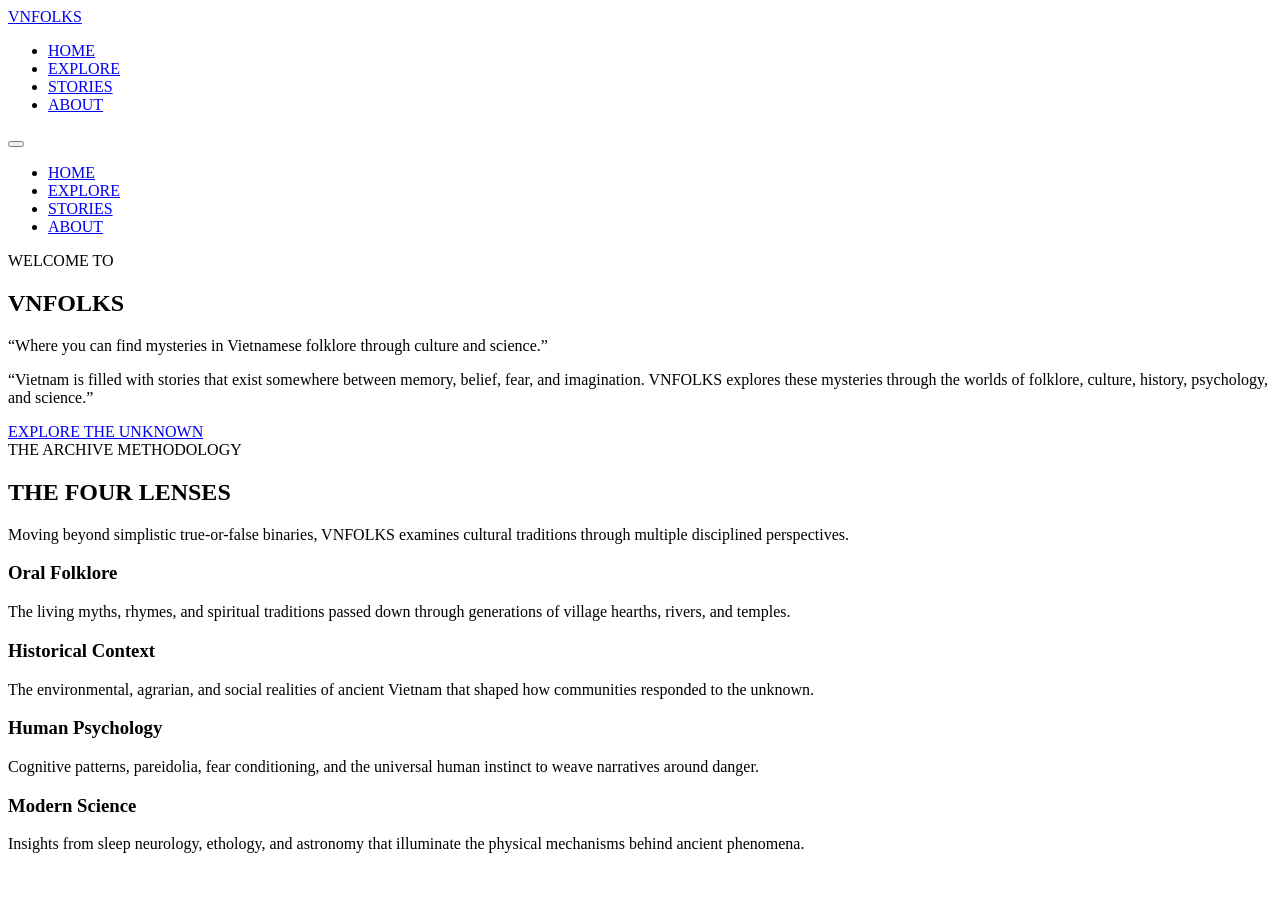
==== index.html @ 44f34f99 "add short introduction and pillars section to index.html" ====
<!DOCTYPE html>
<html lang="en">
<head>
  <meta charset="UTF-8">
  <meta name="viewport" content="width=device-width, initial-scale=1.0">
  <title>VN FOLKS — Vietnamese Folklore, Beliefs &amp; Science</title>
  <meta name="description" content="An interactive digital archive exploring Vietnamese folklore, beliefs, mysteries, and cultural traditions through culture, history, psychology, and science.">
  <link rel="stylesheet" href="css/style.css">
  <link rel="stylesheet" href="css/pages.css">
</head>
<body>

     <!-- Site Header & Navigation Bar -->
  <header class="site-header" role="banner">
    <div class="container nav-wrapper">
      <a href="index.html" class="site-logo" aria-label="VN FOLKS Home">VNFOLKS</a>

      <nav role="navigation" aria-label="Main Navigation">
        <ul class="nav-links">
          <li class="nav-item"><a href="index.html" class="active">HOME</a></li>
          <li class="nav-item"><a href="explore.html">EXPLORE</a></li>
          <li class="nav-item"><a href="stories.html">STORIES</a></li>
          <li class="nav-item"><a href="about.html">ABOUT</a></li>
        </ul>
      </nav>

      <button class="mobile-toggle" aria-label="Toggle mobile menu" aria-expanded="false">
        <span class="hamburger-line"></span>
        <span class="hamburger-line"></span>
        <span class="hamburger-line"></span>
      </button>
    </div>
  </header>

    <!-- Mobile Drawer -->
  <div class="mobile-nav-drawer" role="navigation" aria-label="Mobile Navigation">
    <ul class="mobile-nav-links">
      <li><a href="index.html">HOME</a></li>
      <li><a href="explore.html">EXPLORE</a></li>
      <li><a href="stories.html">STORIES</a></li>
      <li><a href="about.html">ABOUT</a></li>
    </ul>
  </div>

  <main id="main-content">
    <!-- Hero Section (Faithfully Matching the Reference Artwork Composition) -->
    <section class="home-hero-section" aria-label="Hero Section">
      <!-- Desktop Reference Canvas Layer (Assets/homebackground.png) -->
      <div class="hero-visual-canvas" role="img" aria-label="Vietnamese folklore reference artwork with Ông Ba Bị on the left, centered dramatic title, and circular atmospheric vignettes of incense smoke and full moon on the right"></div>
      <div class="hero-vignette"></div>

      <!-- Hero Centered Typography Overlay -->
      <div class="hero-content animate-fade-in">
        <p class="hero-tagline-small">WELCOME TO</p>
        <h1 class="hero-main-title">VNFOLKS</h1>
        <p class="hero-subtitle">“Where you can find mysteries in Vietnamese folklore through culture and science.”</p>
      </div>
    </section>
    
      <!-- Short Introduction Section Below Hero -->
    <section class="home-intro-section">
      <div class="container">
        <div class="intro-box animate-fade-in">
          <p class="intro-quote">
            “Vietnam is filled with stories that exist somewhere between memory, belief, fear, and imagination. VNFOLKS explores these mysteries through the worlds of folklore, culture, history, psychology, and science.”
          </p>

          <div class="ornamental-divider">
            <span class="divider-line"></span>
          </div>

          <a href="explore.html" class="btn-archive btn-wine">
            EXPLORE THE UNKNOWN
          </a>
        </div>
      </div>
    </section>

    <!-- The Four Lenses / Pillars of Inquiry -->
    <section class="home-pillars-section">
      <div class="container">
        <span class="section-label">THE ARCHIVE METHODOLOGY</span>
        <h2 class="section-title">THE FOUR LENSES</h2>
        <p class="section-sub">
          Moving beyond simplistic true-or-false binaries, VNFOLKS examines cultural traditions through multiple disciplined perspectives.
        </p>

        <div class="pillars-grid">
          <article class="pillar-card">
            <h3 class="pillar-title">Oral Folklore</h3>
            <p class="pillar-desc">
              The living myths, rhymes, and spiritual traditions passed down through generations of village hearths, rivers, and temples.
            </p>
          </article>

          <article class="pillar-card">
            <h3 class="pillar-title">Historical Context</h3>
            <p class="pillar-desc">
              The environmental, agrarian, and social realities of ancient Vietnam that shaped how communities responded to the unknown.
            </p>
          </article>

          <article class="pillar-card">
            <h3 class="pillar-title">Human Psychology</h3>
            <p class="pillar-desc">
              Cognitive patterns, pareidolia, fear conditioning, and the universal human instinct to weave narratives around danger.
            </p>
          </article>

          <article class="pillar-card">
            <h3 class="pillar-title">Modern Science</h3>
            <p class="pillar-desc">
              Insights from sleep neurology, ethology, and astronomy that illuminate the physical mechanisms behind ancient phenomena.
            </p>
          </article>
        </div>
      </div>
    </section>
  </main>

</body>
</html>
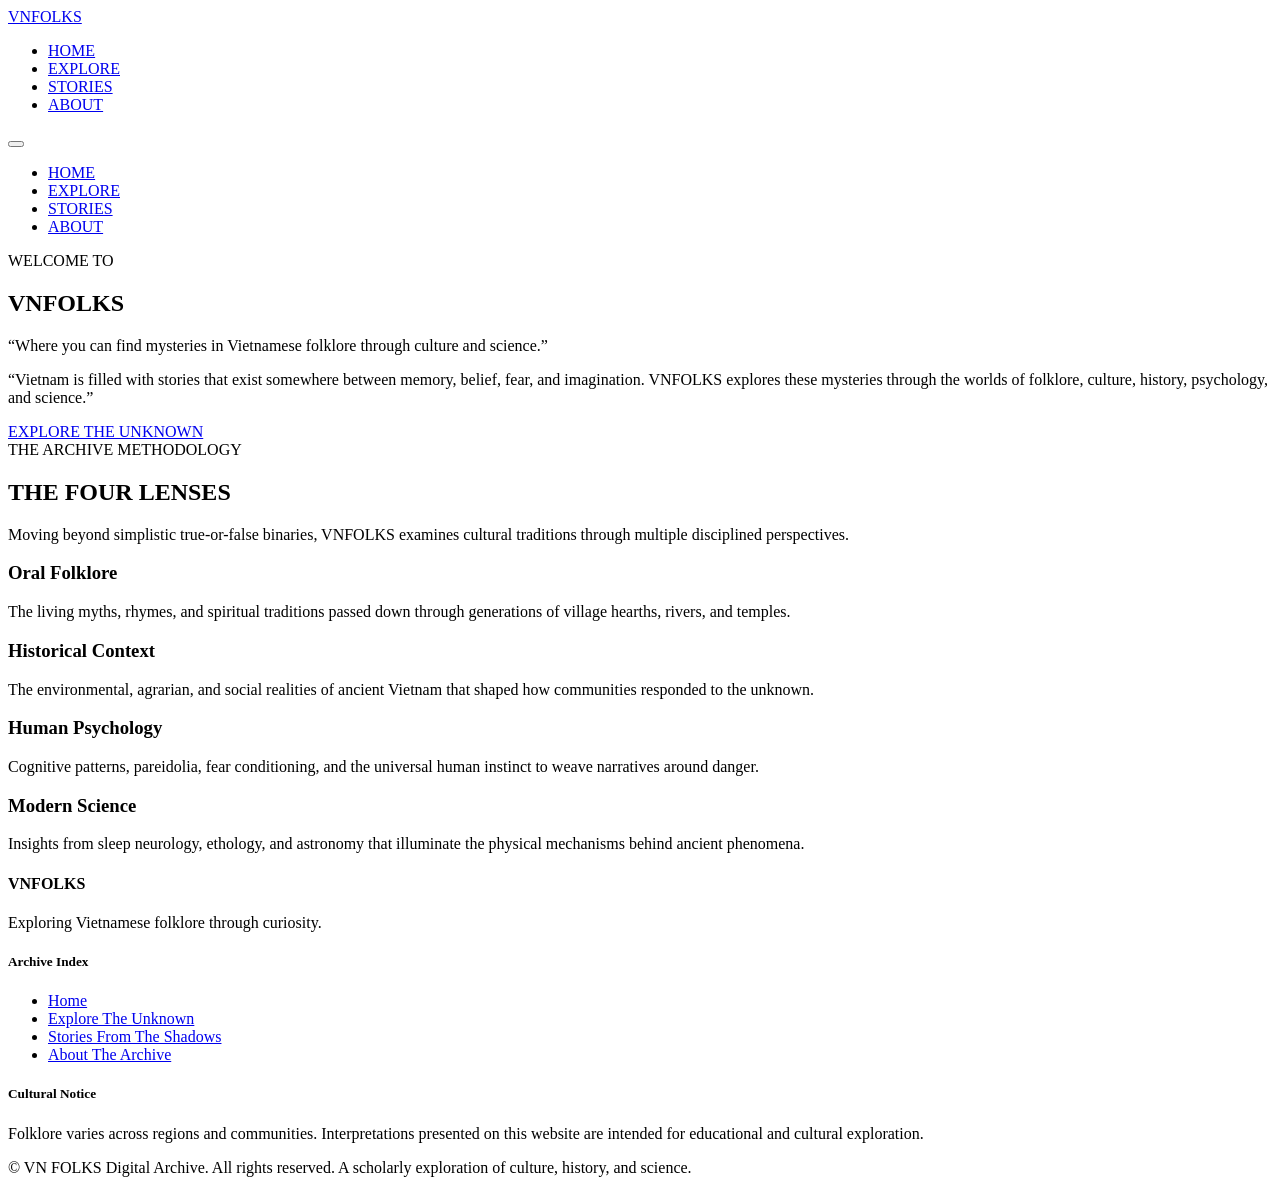
==== commit bd2de9b7: "add footer section with brand, navigation, and cultural notice to index.html" ====
--- a/index.html
+++ b/index.html
@@ -118,5 +118,40 @@
     </section>
   </main>
 
+    <!-- Site Footer -->
+  <footer class="site-footer" role="contentinfo">
+    <div class="container">
+      <div class="footer-top">
+        <div class="footer-brand">
+          <h4>VNFOLKS</h4>
+          <p>Exploring Vietnamese folklore through curiosity.</p>
+        </div>
+
+        <div class="footer-nav">
+          <h5>Archive Index</h5>
+          <ul>
+            <li><a href="index.html">Home</a></li>
+            <li><a href="explore.html">Explore The Unknown</a></li>
+            <li><a href="stories.html">Stories From The Shadows</a></li>
+            <li><a href="about.html">About The Archive</a></li>
+          </ul>
+        </div>
+
+        <div class="footer-info">
+          <h5>Cultural Notice</h5>
+          <p class="footer-disclaimer-text">
+            Folklore varies across regions and communities. Interpretations presented on this website are intended for educational and cultural exploration.
+          </p>
+        </div>
+      </div>
+
+      <div class="footer-bottom">
+        <span>&copy; VN FOLKS Digital Archive. All rights reserved.</span>
+        <span>A scholarly exploration of culture, history, and science.</span>
+      </div>
+    </div>
+  </footer>
+
+  <script src="js/main.js"></script>
 </body>
 </html>
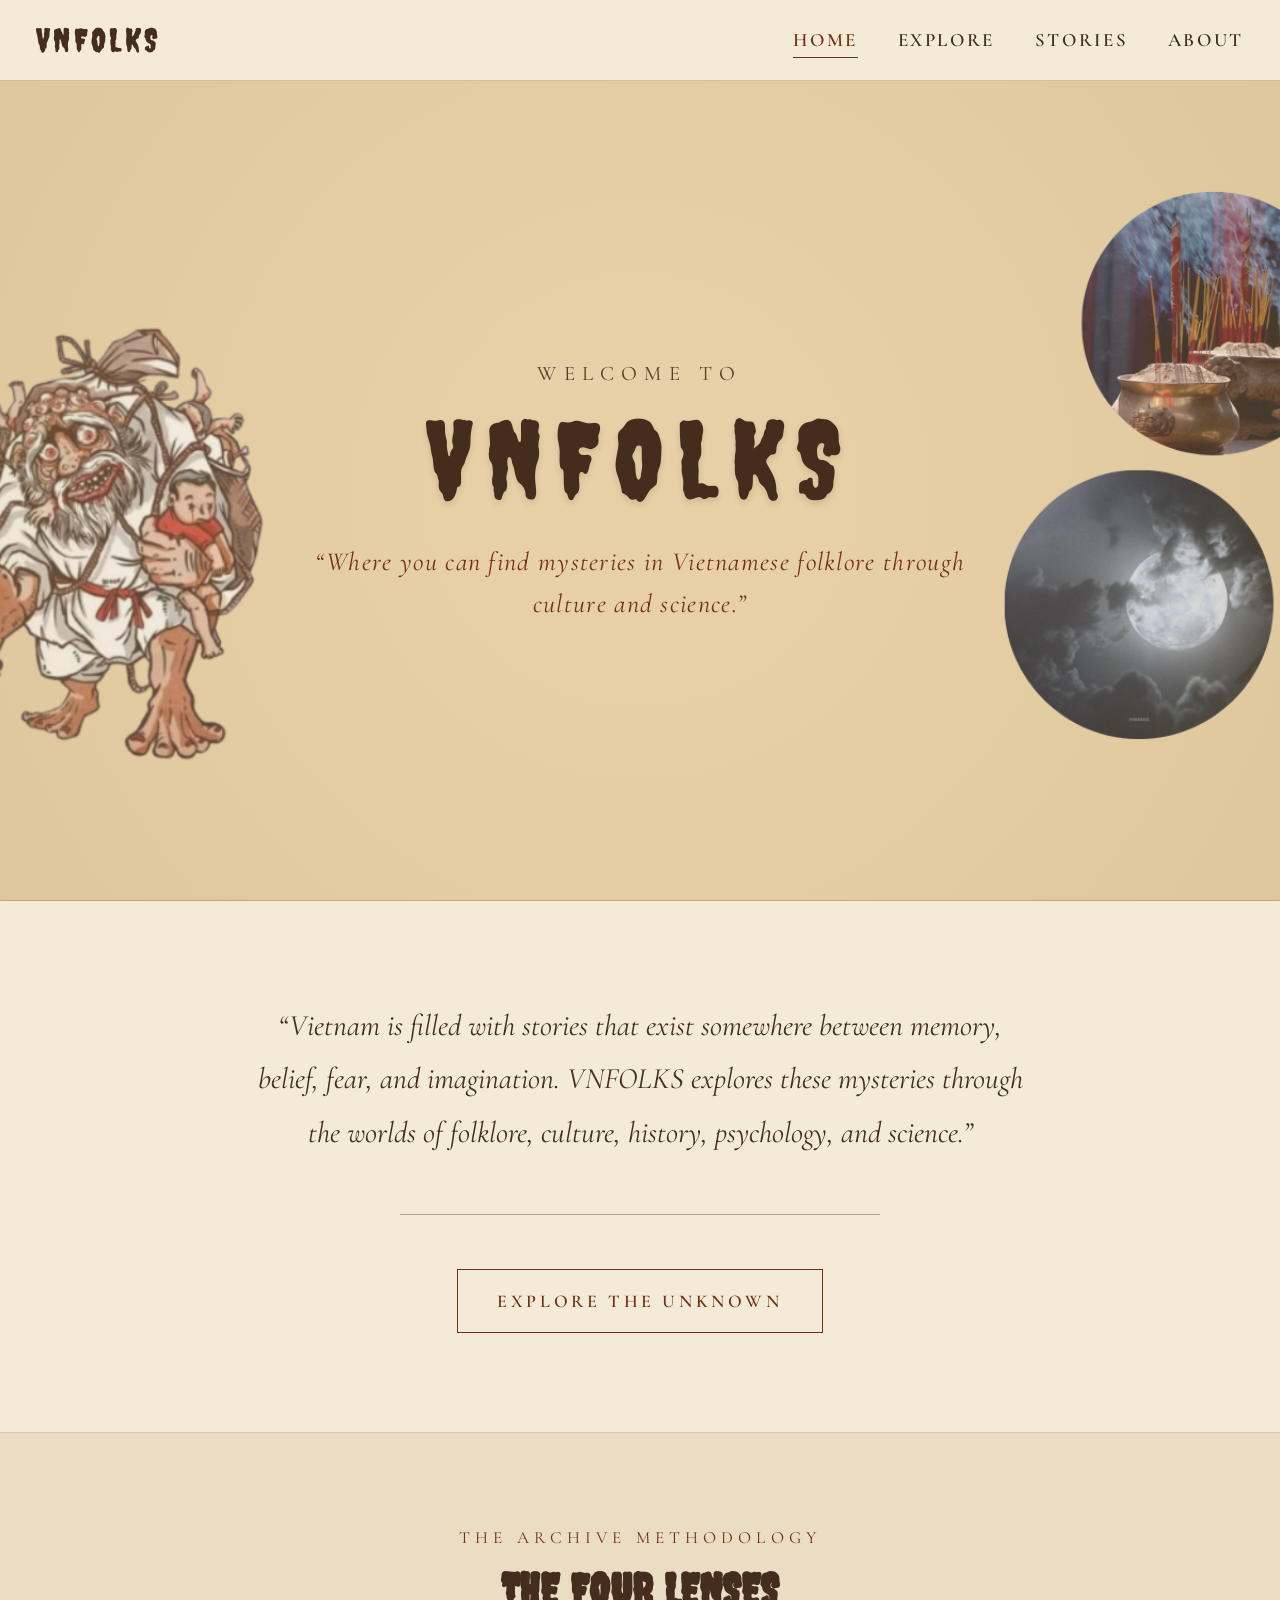
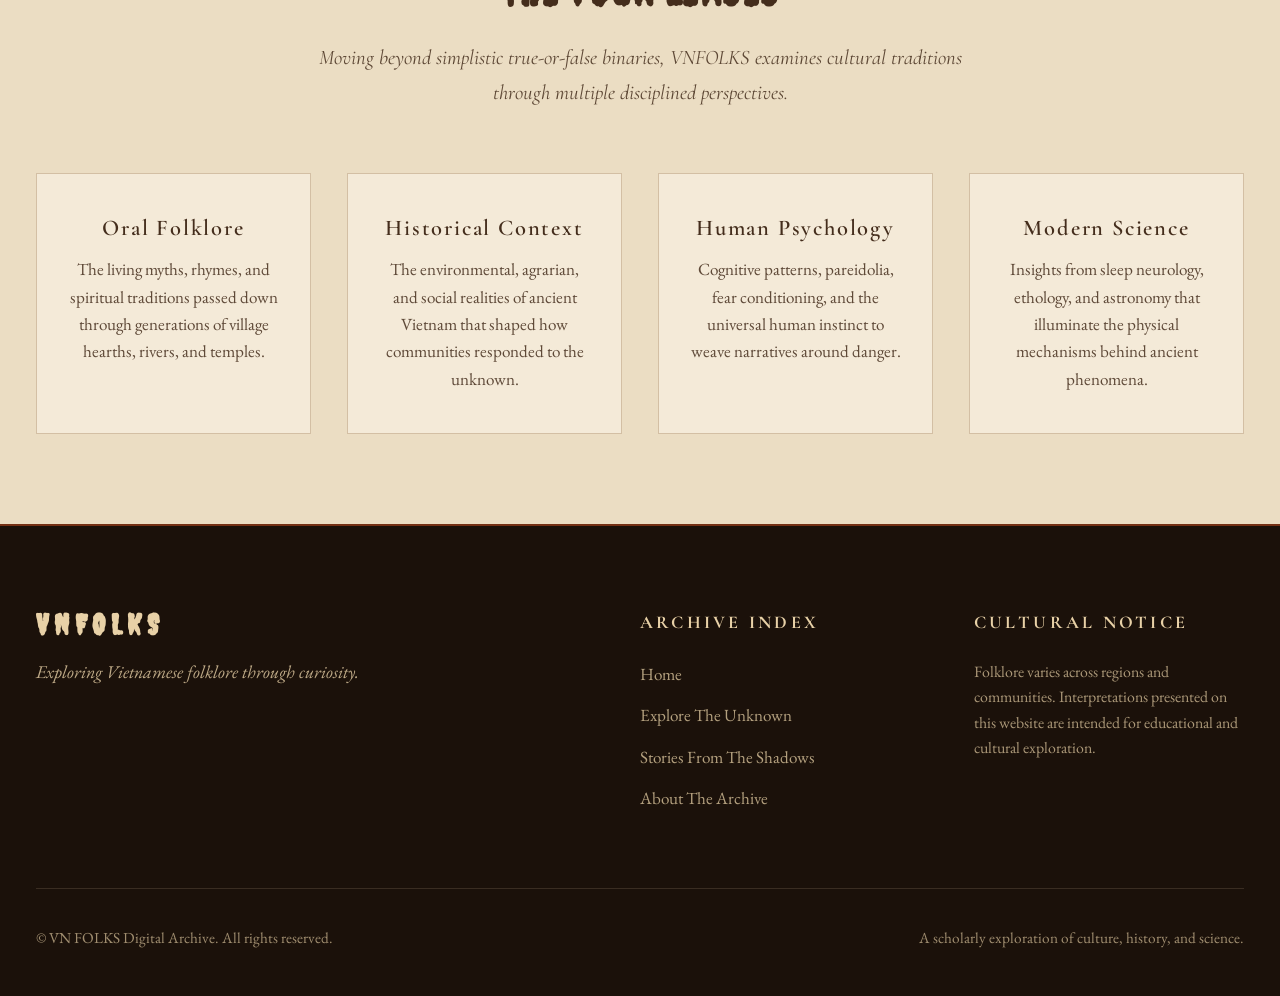
==== commit 1c400574: "Add favicon to all HTML pages" ====
--- a/index.html
+++ b/index.html
@@ -7,6 +7,8 @@
   <meta name="description" content="An interactive digital archive exploring Vietnamese folklore, beliefs, mysteries, and cultural traditions through culture, history, psychology, and science.">
   <link rel="stylesheet" href="css/style.css">
   <link rel="stylesheet" href="css/pages.css">
+  <link rel="icon" type="image" href="/assets/favicon.png">
+
 </head>
 <body>
 
--- a/css/style.css
+++ b/css/style.css
@@ -0,0 +1,699 @@
+/* ==========================================================================
+   VN FOLKS — Digital Folklore Archive
+   Main Stylesheet & Design System
+   ========================================================================== */
+
+@import url('https://fonts.googleapis.com/css2?family=Creepster&family=Cormorant+Garamond:ital,wght@0,400;0,600;0,700;1,400;1,600&family=EB+Garamond:ital,wght@0,400;0,500;0,600;1,400&display=swap');
+
+:root {
+  /* Official Palette */
+  --c-golden-butter: #E8D1A7;
+  --c-toasted-caramel: #84592B;
+  --c-spiced-wine: #743014;
+  --c-olive-harvest: #9D9167;
+  --c-cowhide-cocoa: #442D1C;
+
+  /* Atmospheric Parchment & Dark Tones */
+  --bg-parchment: #F4EAD8;
+  --bg-parchment-warm: #EBDDC3;
+  --bg-dark-archive: #1B110A;
+  --bg-dark-card: #251810;
+  --bg-modal-overlay: rgba(18, 10, 6, 0.88);
+
+  /* Typography Variables */
+  --font-display: 'Creepster', cursive, serif;
+  --font-heading: 'Cormorant Garamond', 'Georgia', serif;
+  --font-body: 'EB Garamond', 'Times New Roman', serif;
+
+  /* Borders & Dividers */
+  --border-fine: 1px solid rgba(132, 89, 43, 0.28);
+  --border-gold: 1px solid rgba(232, 209, 167, 0.35);
+  --border-wine: 1px solid rgba(116, 48, 20, 0.4);
+
+  /* Transitions */
+  --tr-fast: 0.2s ease;
+  --tr-smooth: 0.4s cubic-bezier(0.16, 1, 0.3, 1);
+}
+
+/* --------------------------------------------------------------------------
+   Reset & Base Setup
+   -------------------------------------------------------------------------- */
+*, *::before, *::after {
+  box-sizing: border-box;
+  margin: 0;
+  padding: 0;
+}
+
+html {
+  font-size: 18px;
+  scroll-behavior: smooth;
+  background-color: var(--bg-parchment);
+  color: var(--c-cowhide-cocoa);
+}
+
+body {
+  font-family: var(--font-body);
+  line-height: 1.7;
+  min-height: 100vh;
+  display: flex;
+  flex-direction: column;
+  background-color: var(--bg-parchment);
+  background-image: 
+    radial-gradient(circle at 10% 20%, rgba(232, 209, 167, 0.25) 0%, transparent 40%),
+    radial-gradient(circle at 90% 80%, rgba(132, 89, 43, 0.08) 0%, transparent 50%),
+    linear-gradient(180deg, rgba(244, 234, 216, 0.98) 0%, rgba(235, 221, 195, 0.95) 100%);
+  background-attachment: fixed;
+  overflow-x: hidden;
+}
+
+/* --------------------------------------------------------------------------
+   Global Layout Containers
+   -------------------------------------------------------------------------- */
+.container {
+  width: 100%;
+  max-width: 1280px;
+  margin: 0 auto;
+  padding: 0 2rem;
+}
+
+.container-narrow {
+  max-width: 960px;
+}
+
+/* --------------------------------------------------------------------------
+   Header & Navigation
+   -------------------------------------------------------------------------- */
+.site-header {
+  position: sticky;
+  top: 0;
+  z-index: 1000;
+  background-color: rgba(244, 234, 216, 0.94);
+  backdrop-filter: blur(8px);
+  border-bottom: 1px solid rgba(132, 89, 43, 0.3);
+  transition: background-color var(--tr-smooth), border-color var(--tr-smooth);
+}
+
+.site-header.dark-header {
+  background-color: rgba(27, 17, 10, 0.96);
+  border-bottom: 1px solid rgba(157, 145, 103, 0.3);
+}
+
+.nav-wrapper {
+  display: flex;
+  align-items: center;
+  justify-content: space-between;
+  height: 80px;
+}
+
+.site-logo {
+  display: inline-block;
+  text-decoration: none;
+  color: var(--c-cowhide-cocoa);
+  font-family: var(--font-display);
+  font-size: 1.85rem;
+  font-weight: 400;
+  letter-spacing: 0.1em;
+  transition: opacity var(--tr-fast), transform var(--tr-fast);
+}
+
+.site-header.dark-header .site-logo {
+  color: var(--c-golden-butter);
+}
+
+.site-logo:hover {
+  opacity: 0.85;
+  transform: scale(1.02);
+}
+
+.nav-links {
+  display: flex;
+  align-items: center;
+  list-style: none;
+  gap: 2.2rem;
+}
+
+.nav-item a {
+  text-decoration: none;
+  font-family: var(--font-heading);
+  font-size: 1.05rem;
+  font-weight: 600;
+  letter-spacing: 0.14em;
+  text-transform: uppercase;
+  color: var(--c-cowhide-cocoa);
+  position: relative;
+  padding: 0.4rem 0;
+  transition: color var(--tr-fast);
+}
+
+.site-header.dark-header .nav-item a {
+  color: var(--c-golden-butter);
+}
+
+.nav-item a::after {
+  content: '';
+  position: absolute;
+  bottom: 0;
+  left: 0;
+  width: 0%;
+  height: 1px;
+  background-color: var(--c-spiced-wine);
+  transition: width var(--tr-smooth);
+}
+
+.site-header.dark-header .nav-item a::after {
+  background-color: var(--c-golden-butter);
+}
+
+.nav-item a:hover::after,
+.nav-item a.active::after {
+  width: 100%;
+}
+
+.nav-item a:hover,
+.nav-item a.active {
+  color: var(--c-spiced-wine);
+}
+
+.site-header.dark-header .nav-item a:hover,
+.site-header.dark-header .nav-item a.active {
+  color: #fff;
+}
+
+/* Mobile Nav Toggle */
+.mobile-toggle {
+  display: none;
+  background: none;
+  border: none;
+  cursor: pointer;
+  padding: 0.5rem;
+  color: var(--c-cowhide-cocoa);
+}
+
+.site-header.dark-header .mobile-toggle {
+  color: var(--c-golden-butter);
+}
+
+.hamburger-line {
+  display: block;
+  width: 26px;
+  height: 2px;
+  margin: 5px 0;
+  background-color: currentColor;
+  transition: transform var(--tr-smooth), opacity var(--tr-smooth);
+}
+
+/* Mobile Nav Drawer */
+.mobile-nav-drawer {
+  display: none;
+  position: fixed;
+  top: 80px;
+  left: 0;
+  width: 100%;
+  background-color: var(--bg-parchment-warm);
+  border-bottom: 2px solid var(--c-toasted-caramel);
+  padding: 2rem 0;
+  z-index: 999;
+  box-shadow: 0 10px 30px rgba(0, 0, 0, 0.15);
+}
+
+.site-header.dark-header + .mobile-nav-drawer,
+body.dark-mode .mobile-nav-drawer {
+  background-color: var(--bg-dark-card);
+  border-bottom: 2px solid var(--c-spiced-wine);
+}
+
+.mobile-nav-drawer.open {
+  display: block;
+  animation: slideDown 0.3s ease forwards;
+}
+
+.mobile-nav-links {
+  list-style: none;
+  display: flex;
+  flex-direction: column;
+  gap: 1.5rem;
+  text-align: center;
+}
+
+.mobile-nav-links a {
+  text-decoration: none;
+  font-family: var(--font-heading);
+  font-size: 1.25rem;
+  letter-spacing: 0.15em;
+  text-transform: uppercase;
+  color: var(--c-cowhide-cocoa);
+}
+
+body.dark-mode .mobile-nav-links a {
+  color: var(--c-golden-butter);
+}
+
+/* --------------------------------------------------------------------------
+   Typography & Atmospheric Elements
+   -------------------------------------------------------------------------- */
+h1, h2, h3, h4 {
+  font-family: var(--font-heading);
+  font-weight: 600;
+  color: var(--c-cowhide-cocoa);
+  line-height: 1.25;
+}
+
+.display-title {
+  font-family: var(--font-display);
+  font-weight: 700;
+  letter-spacing: 0.18em;
+  text-transform: uppercase;
+}
+
+p {
+  margin-bottom: 1.2rem;
+}
+
+.lead-text {
+  font-size: 1.2rem;
+  font-style: italic;
+  line-height: 1.8;
+  color: var(--c-cowhide-cocoa);
+  opacity: 0.9;
+}
+
+/* Ornamental Horizontal Divider */
+.ornamental-divider {
+  display: flex;
+  align-items: center;
+  justify-content: center;
+  margin: 3rem auto;
+  width: 100%;
+  max-width: 480px;
+  opacity: 0.5;
+}
+
+.divider-line {
+  flex: 1;
+  height: 1px;
+  background-color: var(--c-toasted-caramel);
+}
+
+/* Buttons */
+.btn-archive {
+  display: inline-flex;
+  align-items: center;
+  justify-content: center;
+  gap: 0.8rem;
+  text-decoration: none;
+  font-family: var(--font-heading);
+  font-size: 1rem;
+  font-weight: 600;
+  letter-spacing: 0.2em;
+  text-transform: uppercase;
+  padding: 0.85rem 2.2rem;
+  border: 1px solid var(--c-cowhide-cocoa);
+  background-color: transparent;
+  color: var(--c-cowhide-cocoa);
+  cursor: pointer;
+  position: relative;
+  transition: all var(--tr-smooth);
+}
+
+.btn-archive::before {
+  content: '';
+  position: absolute;
+  top: 3px;
+  left: 3px;
+  right: 3px;
+  bottom: 3px;
+  border: 1px solid transparent;
+  transition: border-color var(--tr-smooth);
+}
+
+.btn-archive:hover {
+  background-color: var(--c-cowhide-cocoa);
+  color: var(--c-golden-butter);
+  box-shadow: 0 6px 18px rgba(68, 45, 28, 0.2);
+  transform: translateY(-2px);
+}
+
+.btn-archive:hover::before {
+  border-color: rgba(232, 209, 167, 0.5);
+}
+
+.btn-archive.btn-wine {
+  border-color: var(--c-spiced-wine);
+  color: var(--c-spiced-wine);
+}
+
+.btn-archive.btn-wine:hover {
+  background-color: var(--c-spiced-wine);
+  color: var(--c-golden-butter);
+}
+
+.btn-archive.btn-gold {
+  border-color: var(--c-golden-butter);
+  color: var(--c-golden-butter);
+}
+
+.btn-archive.btn-gold:hover {
+  background-color: var(--c-golden-butter);
+  color: var(--c-cowhide-cocoa);
+}
+
+/* --------------------------------------------------------------------------
+   HOMEPAGE SPECIFIC (Matching Reference Image)
+   -------------------------------------------------------------------------- */
+.home-hero-section {
+  position: relative;
+  width: 100%;
+  min-height: calc(100vh - 80px);
+  display: flex;
+  flex-direction: column;
+  justify-content: center;
+  align-items: center;
+  background-color: #E8D1A7;
+  overflow: hidden;
+  border-bottom: 1px solid rgba(132, 89, 43, 0.35);
+}
+
+/* Desktop reference image background setup */
+.hero-visual-canvas {
+  position: absolute;
+  top: 0;
+  left: 0;
+  width: 100%;
+  height: 100%;
+  background-image: url('../assets/homebackground.png');
+  background-size: cover;
+  background-position: center center;
+  background-repeat: no-repeat;
+  opacity: 0.95;
+  z-index: 1;
+}
+
+/* Subtle overlay vignette for readability */
+.hero-vignette {
+  position: absolute;
+  top: 0;
+  left: 0;
+  width: 100%;
+  height: 100%;
+  background: radial-gradient(circle at center, rgba(232, 209, 167, 0.2) 20%, rgba(200, 175, 135, 0.3) 100%);
+  z-index: 2;
+  pointer-events: none;
+}
+
+/* Hero Centered Typography */
+.hero-content {
+  position: relative;
+  z-index: 3;
+  text-align: center;
+  max-width: 780px;
+  padding: 3rem 1.5rem;
+  margin: auto;
+}
+
+.hero-tagline-small {
+  font-family: var(--font-heading);
+  font-size: 1.15rem;
+  letter-spacing: 0.35em;
+  text-transform: uppercase;
+  color: var(--c-cowhide-cocoa);
+  margin-bottom: 0.5rem;
+  opacity: 0.9;
+}
+
+.hero-main-title {
+  font-family: var(--font-display);
+  font-size: clamp(3.8rem, 8.5vw, 7.2rem);
+  font-weight: 400;
+  letter-spacing: 0.12em;
+  color: var(--c-cowhide-cocoa);
+  text-shadow: 0 3px 6px rgba(68, 45, 28, 0.15);
+  margin-bottom: 1.2rem;
+  line-height: 1.1;
+}
+
+.hero-subtitle {
+  font-family: var(--font-heading);
+  font-size: clamp(1.1rem, 2.2vw, 1.45rem);
+  font-style: italic;
+  color: var(--c-spiced-wine);
+  letter-spacing: 0.05em;
+  line-height: 1.6;
+  margin-bottom: 0;
+}
+
+/* Responsive fallback elements for screens where background image crops */
+.hero-responsive-elements {
+  display: none; /* Only triggered in mobile breakpoint */
+}
+
+/* Home Intro Section Below Hero */
+.home-intro-section {
+  padding: 5.5rem 0;
+  background-color: var(--bg-parchment);
+  border-bottom: 1px solid rgba(132, 89, 43, 0.25);
+  text-align: center;
+}
+
+.intro-box {
+  max-width: 820px;
+  margin: 0 auto;
+}
+
+.intro-quote {
+  font-family: var(--font-heading);
+  font-size: clamp(1.25rem, 2.6vw, 1.65rem);
+  font-style: italic;
+  line-height: 1.8;
+  color: var(--c-cowhide-cocoa);
+  margin-bottom: 2.5rem;
+  position: relative;
+  padding: 0 1rem;
+}
+
+/* Four Pillars Featurette */
+.home-pillars-section {
+  padding: 5rem 0;
+  background-color: var(--bg-parchment-warm);
+}
+
+.section-label {
+  font-family: var(--font-heading);
+  font-size: 0.95rem;
+  letter-spacing: 0.3em;
+  text-transform: uppercase;
+  color: var(--c-spiced-wine);
+  text-align: center;
+  margin-bottom: 0.6rem;
+  display: block;
+}
+
+.section-title {
+  font-family: var(--font-display);
+  font-size: clamp(1.8rem, 3.5vw, 2.6rem);
+  text-align: center;
+  color: var(--c-cowhide-cocoa);
+  margin-bottom: 1.2rem;
+}
+
+.section-sub {
+  font-family: var(--font-heading);
+  font-size: 1.15rem;
+  font-style: italic;
+  text-align: center;
+  max-width: 650px;
+  margin: 0 auto 3.5rem;
+  opacity: 0.85;
+}
+
+.pillars-grid {
+  display: grid;
+  grid-template-columns: repeat(auto-fit, minmax(240px, 1fr));
+  gap: 2rem;
+  margin-top: 2rem;
+}
+
+.pillar-card {
+  background-color: var(--bg-parchment);
+  border: 1px solid rgba(132, 89, 43, 0.3);
+  padding: 2.2rem 1.6rem;
+  text-align: center;
+  transition: transform var(--tr-smooth), box-shadow var(--tr-smooth);
+}
+
+.pillar-card:hover {
+  transform: translateY(-4px);
+  box-shadow: 0 8px 24px rgba(68, 45, 28, 0.12);
+  border-color: var(--c-spiced-wine);
+}
+
+.pillar-title {
+  font-family: var(--font-heading);
+  font-size: 1.25rem;
+  letter-spacing: 0.08em;
+  margin-bottom: 0.8rem;
+}
+
+.pillar-desc {
+  font-size: 0.95rem;
+  line-height: 1.6;
+  opacity: 0.85;
+  margin-bottom: 0;
+}
+
+/* --------------------------------------------------------------------------
+   Footer Section
+   -------------------------------------------------------------------------- */
+.site-footer {
+  margin-top: auto;
+  background-color: var(--bg-dark-archive);
+  color: var(--c-golden-butter);
+  border-top: 2px solid var(--c-spiced-wine);
+  padding: 4.5rem 0 2.5rem;
+}
+
+.footer-top {
+  display: grid;
+  grid-template-columns: 2fr 1fr 1fr;
+  gap: 3.5rem;
+  padding-bottom: 3.5rem;
+  border-bottom: 1px solid rgba(232, 209, 167, 0.15);
+}
+
+.footer-brand h4 {
+  font-family: var(--font-display);
+  font-size: 1.6rem;
+  letter-spacing: 0.2em;
+  color: var(--c-golden-butter);
+  margin-bottom: 0.8rem;
+}
+
+.footer-brand p {
+  font-size: 1rem;
+  font-style: italic;
+  opacity: 0.8;
+  max-width: 440px;
+}
+
+.footer-nav h5,
+.footer-info h5 {
+  font-family: var(--font-heading);
+  font-size: 1rem;
+  letter-spacing: 0.18em;
+  text-transform: uppercase;
+  color: var(--c-golden-butter);
+  margin-bottom: 1.2rem;
+}
+
+.footer-nav ul {
+  list-style: none;
+}
+
+.footer-nav li {
+  margin-bottom: 0.6rem;
+}
+
+.footer-nav a {
+  text-decoration: none;
+  font-size: 0.95rem;
+  color: rgba(232, 209, 167, 0.75);
+  transition: color var(--tr-fast);
+}
+
+.footer-nav a:hover {
+  color: #fff;
+}
+
+.footer-disclaimer-text {
+  font-size: 0.88rem;
+  line-height: 1.6;
+  opacity: 0.7;
+}
+
+.footer-bottom {
+  padding-top: 2rem;
+  display: flex;
+  justify-content: space-between;
+  align-items: center;
+  font-size: 0.85rem;
+  opacity: 0.65;
+}
+
+/* --------------------------------------------------------------------------
+   Animations
+   -------------------------------------------------------------------------- */
+@keyframes fadeIn {
+  from { opacity: 0; transform: translateY(12px); }
+  to { opacity: 1; transform: translateY(0); }
+}
+
+@keyframes slideDown {
+  from { opacity: 0; transform: translateY(-15px); }
+  to { opacity: 1; transform: translateY(0); }
+}
+
+.animate-fade-in {
+  animation: fadeIn 0.8s var(--tr-smooth) forwards;
+}
+
+/* --------------------------------------------------------------------------
+   Responsive Breakpoints
+   -------------------------------------------------------------------------- */
+@media (max-width: 900px) {
+  .nav-links {
+    display: none;
+  }
+
+  .mobile-toggle {
+    display: block;
+  }
+
+  .hero-visual-canvas {
+    background-position: center top;
+    opacity: 0.9;
+  }
+
+  .hero-content {
+    background: rgba(244, 234, 216, 0.88);
+    backdrop-filter: blur(6px);
+    border: 1px solid rgba(132, 89, 43, 0.35);
+    border-radius: 4px;
+    box-shadow: 0 10px 30px rgba(68, 45, 28, 0.12);
+    margin: 1.5rem;
+    padding: 2.2rem 1.4rem;
+  }
+
+  .footer-top {
+    grid-template-columns: 1fr;
+    gap: 2.5rem;
+  }
+
+  .footer-bottom {
+    flex-direction: column;
+    gap: 1rem;
+    text-align: center;
+  }
+}
+
+@media (max-width: 640px) {
+  html {
+    font-size: 16px;
+  }
+
+  .nav-wrapper {
+    height: 70px;
+  }
+
+  .home-hero-section {
+    min-height: 85vh;
+  }
+
+  .hero-content {
+    padding: 1.8rem 1rem;
+    margin: 1rem;
+  }
+
+  .btn-archive {
+    width: 100%;
+    padding: 0.8rem 1.5rem;
+  }
+}
--- a/css/pages.css
+++ b/css/pages.css
@@ -0,0 +1,775 @@
+/* ==========================================================================
+   VN FOLKS — Page Components (Explore, Stories, About & Modals)
+   ========================================================================== */
+
+/* --------------------------------------------------------------------------
+   Page Header Banner
+   -------------------------------------------------------------------------- */
+.archive-page-header {
+  padding: 4.5rem 0 3.5rem;
+  text-align: center;
+  position: relative;
+  border-bottom: 1px solid rgba(132, 89, 43, 0.25);
+  background-color: var(--bg-parchment-warm);
+}
+
+.archive-page-header.dark-banner {
+  background-color: var(--bg-dark-archive);
+  border-bottom: 1px solid rgba(232, 209, 167, 0.2);
+  color: var(--c-golden-butter);
+}
+
+.archive-page-header.dark-banner h1 {
+  color: var(--c-golden-butter);
+}
+
+.archive-page-header.dark-banner .page-subtitle {
+  color: rgba(232, 209, 167, 0.85);
+}
+
+.page-category-tag {
+  font-family: var(--font-heading);
+  font-size: 0.95rem;
+  letter-spacing: 0.35em;
+  text-transform: uppercase;
+  color: var(--c-spiced-wine);
+  margin-bottom: 0.8rem;
+  display: block;
+}
+
+.dark-banner .page-category-tag {
+  color: var(--c-golden-butter);
+  opacity: 0.9;
+}
+
+.page-title {
+  font-family: var(--font-display);
+  font-size: clamp(2rem, 4.5vw, 3.4rem);
+  font-weight: 700;
+  letter-spacing: 0.16em;
+  margin-bottom: 1rem;
+}
+
+.page-subtitle {
+  font-family: var(--font-heading);
+  font-size: clamp(1.1rem, 2vw, 1.35rem);
+  font-style: italic;
+  max-width: 680px;
+  margin: 0 auto;
+  line-height: 1.6;
+  opacity: 0.9;
+}
+
+/* --------------------------------------------------------------------------
+   EXPLORE PAGE ARCHIVE GRID
+   -------------------------------------------------------------------------- */
+.explore-main-section {
+  padding: 4.5rem 0 6rem;
+}
+
+.explore-grid {
+  display: grid;
+  grid-template-columns: repeat(auto-fit, minmax(350px, 1fr));
+  gap: 2.8rem;
+}
+
+.explore-card {
+  background-color: var(--bg-parchment);
+  border: 1px solid rgba(132, 89, 43, 0.35);
+  display: flex;
+  flex-direction: column;
+  position: relative;
+  transition: transform var(--tr-smooth), box-shadow var(--tr-smooth), border-color var(--tr-smooth);
+}
+
+.explore-card:hover {
+  transform: translateY(-6px);
+  border-color: var(--c-spiced-wine);
+  box-shadow: 0 12px 28px rgba(68, 45, 28, 0.14);
+}
+
+.explore-card-media {
+  width: 100%;
+  height: 240px;
+  background-color: #20140c;
+  overflow: hidden;
+  position: relative;
+  border-bottom: 1px solid rgba(132, 89, 43, 0.3);
+}
+
+.explore-card-media img,
+.explore-card-media svg {
+  width: 100%;
+  height: 100%;
+  object-fit: cover;
+  transition: transform 0.6s ease;
+}
+
+.explore-card:hover .explore-card-media img,
+.explore-card:hover .explore-card-media svg {
+  transform: scale(1.03);
+}
+
+.card-badge {
+  position: absolute;
+  top: 14px;
+  right: 14px;
+  background-color: rgba(68, 45, 28, 0.88);
+  backdrop-filter: blur(4px);
+  color: var(--c-golden-butter);
+  font-family: var(--font-heading);
+  font-size: 0.78rem;
+  letter-spacing: 0.12em;
+  text-transform: uppercase;
+  padding: 0.35rem 0.85rem;
+  border: 1px solid rgba(232, 209, 167, 0.4);
+  z-index: 2;
+}
+
+.explore-card-content {
+  padding: 2rem;
+  display: flex;
+  flex-direction: column;
+  flex: 1;
+}
+
+.card-viet-name {
+  font-family: var(--font-heading);
+  font-size: 0.95rem;
+  font-style: italic;
+  color: var(--c-toasted-caramel);
+  margin-bottom: 0.4rem;
+}
+
+.explore-card-title {
+  font-family: var(--font-heading);
+  font-size: 1.55rem;
+  color: var(--c-cowhide-cocoa);
+  margin-bottom: 0.8rem;
+  line-height: 1.3;
+}
+
+.explore-card-desc {
+  font-size: 1rem;
+  line-height: 1.65;
+  color: var(--c-cowhide-cocoa);
+  opacity: 0.88;
+  margin-bottom: 2rem;
+  flex: 1;
+}
+
+.card-action-bar {
+  margin-top: auto;
+}
+
+.btn-discover {
+  width: 100%;
+  display: flex;
+  align-items: center;
+  justify-content: center;
+  padding: 0.8rem 1.4rem;
+  background-color: transparent;
+  border: 1px solid var(--c-toasted-caramel);
+  color: var(--c-cowhide-cocoa);
+  font-family: var(--font-heading);
+  font-size: 0.95rem;
+  font-weight: 600;
+  letter-spacing: 0.18em;
+  text-transform: uppercase;
+  cursor: pointer;
+  transition: all var(--tr-fast);
+}
+
+.btn-discover:hover {
+  background-color: var(--c-toasted-caramel);
+  color: var(--c-golden-butter);
+}
+
+/* --------------------------------------------------------------------------
+   STORIES PAGE (DARK ARCHIVE)
+   -------------------------------------------------------------------------- */
+body.dark-stories-page {
+  background-color: var(--bg-dark-archive);
+  background-image: 
+    radial-gradient(circle at 10% 10%, rgba(116, 48, 20, 0.15) 0%, transparent 40%),
+    radial-gradient(circle at 90% 90%, rgba(68, 45, 28, 0.2) 0%, transparent 50%),
+    linear-gradient(180deg, #18100a 0%, #120905 100%);
+  color: var(--c-golden-butter);
+}
+
+.stories-main-section {
+  padding: 3rem 0 6rem;
+}
+
+/* Category Filter Bar */
+.filter-bar-wrapper {
+  display: flex;
+  justify-content: center;
+  align-items: center;
+  flex-wrap: wrap;
+  gap: 0.8rem;
+  margin-bottom: 3.5rem;
+}
+
+.filter-btn {
+  background: transparent;
+  border: 1px solid rgba(232, 209, 167, 0.3);
+  color: rgba(232, 209, 167, 0.8);
+  font-family: var(--font-heading);
+  font-size: 0.9rem;
+  letter-spacing: 0.15em;
+  text-transform: uppercase;
+  padding: 0.6rem 1.4rem;
+  cursor: pointer;
+  transition: all var(--tr-fast);
+}
+
+.filter-btn:hover,
+.filter-btn.active {
+  background-color: var(--c-spiced-wine);
+  border-color: var(--c-golden-butter);
+  color: var(--c-golden-butter);
+}
+
+/* Stories Grid */
+.stories-grid {
+  display: grid;
+  grid-template-columns: repeat(auto-fit, minmax(340px, 1fr));
+  gap: 2.5rem;
+}
+
+.story-card {
+  background-color: var(--bg-dark-card);
+  border: 1px solid rgba(157, 145, 103, 0.25);
+  display: flex;
+  flex-direction: column;
+  position: relative;
+  transition: transform var(--tr-smooth), border-color var(--tr-smooth), box-shadow var(--tr-smooth);
+}
+
+.story-card:hover {
+  transform: translateY(-6px);
+  border-color: var(--c-golden-butter);
+  box-shadow: 0 10px 30px rgba(0, 0, 0, 0.5);
+}
+
+.story-card-media {
+  width: 100%;
+  height: 230px;
+  background-color: #0c0704;
+  overflow: hidden;
+  border-bottom: 1px solid rgba(157, 145, 103, 0.2);
+}
+
+.story-card-media img,
+.story-card-media svg {
+  width: 100%;
+  height: 100%;
+  object-fit: cover;
+  transition: transform 0.6s ease;
+}
+
+.story-card:hover .story-card-media img,
+.story-card:hover .story-card-media svg {
+  transform: scale(1.03);
+}
+
+.story-card-content {
+  padding: 1.8rem;
+  display: flex;
+  flex-direction: column;
+  flex: 1;
+}
+
+.story-region-tag {
+  font-family: var(--font-heading);
+  font-size: 0.85rem;
+  letter-spacing: 0.15em;
+  text-transform: uppercase;
+  color: var(--c-olive-harvest);
+  margin-bottom: 0.5rem;
+}
+
+.story-card-title {
+  font-family: var(--font-heading);
+  font-size: 1.5rem;
+  color: var(--c-golden-butter);
+  margin-bottom: 0.3rem;
+}
+
+.story-card-epithet {
+  font-family: var(--font-heading);
+  font-size: 1rem;
+  font-style: italic;
+  color: var(--c-toasted-caramel);
+  margin-bottom: 1rem;
+}
+
+.story-card-desc {
+  font-size: 0.96rem;
+  line-height: 1.6;
+  color: rgba(232, 209, 167, 0.85);
+  margin-bottom: 1.8rem;
+  flex: 1;
+}
+
+.btn-read-story {
+  width: 100%;
+  display: flex;
+  align-items: center;
+  justify-content: center;
+  padding: 0.8rem 1.4rem;
+  background-color: transparent;
+  border: 1px solid var(--c-spiced-wine);
+  color: var(--c-golden-butter);
+  font-family: var(--font-heading);
+  font-size: 0.9rem;
+  font-weight: 600;
+  letter-spacing: 0.18em;
+  text-transform: uppercase;
+  cursor: pointer;
+  transition: all var(--tr-fast);
+}
+
+.btn-read-story:hover {
+  background-color: var(--c-spiced-wine);
+  color: #fff;
+  border-color: var(--c-golden-butter);
+}
+
+/* --------------------------------------------------------------------------
+   ABOUT PAGE EDITORIAL STYLING
+   -------------------------------------------------------------------------- */
+.about-manifesto-hero {
+  padding: 5rem 0 3.5rem;
+  background-color: var(--bg-parchment-warm);
+  border-bottom: 1px solid rgba(132, 89, 43, 0.3);
+}
+
+.manifesto-quote-block {
+  max-width: 820px;
+  margin: 0 auto;
+  text-align: center;
+  position: relative;
+  padding: 0 1rem;
+}
+
+.manifesto-quote-block blockquote {
+  font-family: var(--font-heading);
+  font-size: clamp(1.2rem, 2.2vw, 1.55rem);
+  font-style: italic;
+  line-height: 1.8;
+  color: var(--c-cowhide-cocoa);
+  margin-bottom: 2rem;
+}
+
+.about-sections-wrapper {
+  padding: 5rem 0;
+}
+
+.about-article {
+  margin-bottom: 4.5rem;
+  padding-bottom: 3.5rem;
+  border-bottom: 1px solid rgba(132, 89, 43, 0.2);
+}
+
+.about-article:last-of-type {
+  border-bottom: none;
+}
+
+.article-header {
+  margin-bottom: 1.6rem;
+}
+
+.article-number {
+  font-family: var(--font-display);
+  font-size: 1rem;
+  letter-spacing: 0.2em;
+  color: var(--c-spiced-wine);
+  display: block;
+  margin-bottom: 0.4rem;
+}
+
+.article-title {
+  font-family: var(--font-heading);
+  font-size: clamp(1.6rem, 3vw, 2.2rem);
+  color: var(--c-cowhide-cocoa);
+}
+
+.about-article p {
+  font-size: 1.1rem;
+  line-height: 1.85;
+  color: var(--c-cowhide-cocoa);
+  opacity: 0.9;
+  margin-bottom: 1.4rem;
+}
+
+/* --------------------------------------------------------------------------
+   INTERACTIVE DOSSIER / MODAL SYSTEM
+   -------------------------------------------------------------------------- */
+.modal-overlay {
+  display: none;
+  position: fixed;
+  top: 0;
+  left: 0;
+  width: 100%;
+  height: 100%;
+  background-color: var(--bg-modal-overlay);
+  backdrop-filter: blur(6px);
+  z-index: 2000;
+  overflow-y: auto;
+  padding: 2.5rem 1rem;
+}
+
+.modal-overlay.active {
+  display: flex;
+  align-items: center;
+  justify-content: center;
+}
+
+.modal-window {
+  background-color: var(--bg-parchment);
+  border: 2px solid var(--c-toasted-caramel);
+  width: 100%;
+  max-width: 900px;
+  margin: auto;
+  position: relative;
+  box-shadow: 0 20px 60px rgba(0, 0, 0, 0.6);
+  animation: fadeIn 0.35s ease forwards;
+}
+
+.dark-modal {
+  background-color: #1c120b;
+  border-color: var(--c-golden-butter);
+  color: var(--c-golden-butter);
+}
+
+.modal-close-btn {
+  position: absolute;
+  top: 18px;
+  right: 18px;
+  width: 40px;
+  height: 40px;
+  background-color: rgba(68, 45, 28, 0.15);
+  border: 1px solid var(--c-toasted-caramel);
+  color: var(--c-cowhide-cocoa);
+  font-size: 1.6rem;
+  display: flex;
+  align-items: center;
+  justify-content: center;
+  cursor: pointer;
+  transition: all var(--tr-fast);
+  z-index: 10;
+}
+
+.dark-modal .modal-close-btn {
+  background-color: rgba(232, 209, 167, 0.15);
+  border-color: var(--c-golden-butter);
+  color: var(--c-golden-butter);
+}
+
+.modal-close-btn:hover {
+  background-color: var(--c-spiced-wine);
+  color: #fff;
+}
+
+.modal-header-section {
+  padding: 2.8rem 2.8rem 1.8rem;
+  border-bottom: 1px solid rgba(132, 89, 43, 0.3);
+}
+
+.dark-modal .modal-header-section {
+  border-bottom-color: rgba(232, 209, 167, 0.2);
+}
+
+.modal-pretitle {
+  font-family: var(--font-heading);
+  font-size: 0.95rem;
+  letter-spacing: 0.25em;
+  text-transform: uppercase;
+  color: var(--c-spiced-wine);
+  margin-bottom: 0.4rem;
+}
+
+.dark-modal .modal-pretitle {
+  color: var(--c-toasted-caramel);
+}
+
+.modal-title {
+  font-family: var(--font-heading);
+  font-size: clamp(1.8rem, 3.5vw, 2.5rem);
+  line-height: 1.25;
+  margin-bottom: 0.5rem;
+  color: var(--c-cowhide-cocoa);
+}
+
+.dark-modal .modal-title {
+  color: var(--c-golden-butter);
+}
+
+.modal-viet-subtitle {
+  font-family: var(--font-heading);
+  font-size: 1.15rem;
+  font-style: italic;
+  opacity: 0.85;
+}
+
+.modal-body-content {
+  padding: 2.5rem 2.8rem;
+  max-height: 68vh;
+  overflow-y: auto;
+}
+
+/* Dossier Section Block */
+.dossier-block {
+  margin-bottom: 2.4rem;
+  padding-bottom: 2rem;
+  border-bottom: 1px solid rgba(132, 89, 43, 0.2);
+}
+
+.dark-modal .dossier-block {
+  border-bottom-color: rgba(232, 209, 167, 0.15);
+}
+
+.dossier-block:last-child {
+  margin-bottom: 0;
+  padding-bottom: 0;
+  border-bottom: none;
+}
+
+.dossier-heading {
+  font-family: var(--font-heading);
+  font-size: 1.15rem;
+  letter-spacing: 0.15em;
+  text-transform: uppercase;
+  color: var(--c-spiced-wine);
+  margin-bottom: 0.8rem;
+  display: flex;
+  align-items: center;
+  gap: 0.6rem;
+}
+
+.dark-modal .dossier-heading {
+  color: var(--c-golden-butter);
+}
+
+.dossier-text {
+  font-size: 1.05rem;
+  line-height: 1.8;
+  margin-bottom: 1.2rem;
+}
+
+.dark-modal .dossier-text {
+  color: rgba(232, 209, 167, 0.9);
+}
+
+.dossier-block strong,
+.dossier-block b {
+  font-weight: 700;
+  color: var(--c-spiced-wine);
+}
+
+.dark-modal .dossier-block strong,
+.dark-modal .dossier-block b {
+  color: var(--c-golden-butter);
+}
+
+/* Structured Numbered & Bulleted Lists */
+.dossier-numbered-list {
+  list-style: decimal;
+  margin: 1.2rem 0 1.5rem 1.6rem;
+  display: flex;
+  flex-direction: column;
+  gap: 1rem;
+}
+
+.dossier-numbered-item {
+  font-size: 1.05rem;
+  line-height: 1.75;
+  color: var(--c-cowhide-cocoa);
+}
+
+.dark-modal .dossier-numbered-item {
+  color: rgba(232, 209, 167, 0.92);
+}
+
+.dossier-bullet-list {
+  list-style: disc;
+  margin: 1.2rem 0 1.5rem 1.6rem;
+  display: flex;
+  flex-direction: column;
+  gap: 0.8rem;
+}
+
+.dossier-bullet-item {
+  font-size: 1.05rem;
+  line-height: 1.75;
+}
+
+.dossier-sources-list {
+  list-style: none;
+  margin-top: 1rem;
+  display: flex;
+  flex-direction: column;
+  gap: 0.6rem;
+}
+
+.dossier-sources-list li {
+  font-size: 0.92rem;
+  line-height: 1.6;
+  opacity: 0.85;
+  padding-left: 1.2rem;
+  position: relative;
+}
+
+.dossier-sources-list li::before {
+  content: "";
+  position: absolute;
+  left: 0;
+  top: 0.65em;
+  width: 6px;
+  height: 1px;
+  background-color: var(--c-toasted-caramel);
+}
+
+.dark-modal .dossier-sources-list li::before {
+  background-color: var(--c-golden-butter);
+}
+
+/* --------------------------------------------------------------------------
+   Article Bottom Illustration Area (Explore & Stories)
+   -------------------------------------------------------------------------- */
+.article-bottom-section {
+  margin-top: 3.2rem;
+  padding-top: 2.4rem;
+  border-top: 1px solid rgba(132, 89, 43, 0.25);
+}
+
+.dark-modal .article-bottom-section {
+  border-top-color: rgba(232, 209, 167, 0.18);
+}
+
+/* Styled Empty Placeholder when no image URL is provided */
+.article-image-placeholder {
+  background: rgba(232, 209, 167, 0.22);
+  border: 2px dashed rgba(132, 89, 43, 0.38);
+  border-radius: 8px;
+  padding: 2.5rem 1.8rem;
+  text-align: center;
+  transition: border-color var(--tr-smooth), background-color var(--tr-smooth);
+}
+
+.dark-modal .article-image-placeholder {
+  background: rgba(25, 16, 11, 0.7);
+  border-color: rgba(232, 209, 167, 0.28);
+}
+
+.placeholder-badge {
+  display: inline-block;
+  font-family: var(--font-heading);
+  font-size: 0.8rem;
+  letter-spacing: 0.22em;
+  text-transform: uppercase;
+  color: var(--c-toasted-caramel);
+  margin-bottom: 0.6rem;
+  font-weight: 600;
+}
+
+.dark-modal .placeholder-badge {
+  color: var(--c-golden-butter);
+  opacity: 0.85;
+}
+
+.placeholder-heading {
+  font-family: var(--font-heading);
+  font-size: 1.35rem;
+  color: var(--c-cowhide-cocoa);
+  margin-bottom: 0.6rem;
+}
+
+.dark-modal .placeholder-heading {
+  color: var(--c-golden-butter);
+}
+
+.placeholder-desc {
+  font-size: 0.98rem;
+  font-style: italic;
+  opacity: 0.85;
+  max-width: 580px;
+  margin: 0 auto 1.2rem;
+  line-height: 1.6;
+}
+
+.placeholder-code-container {
+  display: flex;
+  justify-content: center;
+}
+
+.placeholder-code-snippet {
+  background: rgba(68, 45, 28, 0.08);
+  border: 1px solid rgba(132, 89, 43, 0.25);
+  border-radius: 4px;
+  padding: 0.5rem 1rem;
+  font-family: 'Courier New', Courier, monospace;
+  font-size: 0.88rem;
+  color: var(--c-cowhide-cocoa);
+  word-break: break-all;
+}
+
+.dark-modal .placeholder-code-snippet {
+  background: rgba(0, 0, 0, 0.4);
+  border-color: rgba(232, 209, 167, 0.25);
+  color: var(--c-golden-butter);
+}
+
+/* Active Image Rendering */
+.article-bottom-figure {
+  margin: 0;
+  text-align: center;
+}
+
+.article-bottom-image {
+  width: 100%;
+  max-height: 480px;
+  object-fit: cover;
+  border-radius: 8px;
+  border: 1px solid rgba(132, 89, 43, 0.35);
+  box-shadow: 0 10px 30px rgba(0, 0, 0, 0.18);
+  display: block;
+}
+
+.dark-modal .article-bottom-image {
+  border-color: rgba(232, 209, 167, 0.28);
+  box-shadow: 0 10px 30px rgba(0, 0, 0, 0.5);
+}
+
+.article-bottom-caption {
+  font-family: var(--font-heading);
+  font-size: 1rem;
+  font-style: italic;
+  margin-top: 1rem;
+  opacity: 0.85;
+  letter-spacing: 0.05em;
+  color: var(--c-cowhide-cocoa);
+}
+
+.dark-modal .article-bottom-caption {
+  color: var(--c-golden-butter);
+}
+
+/* Responsive Modals */
+@media (max-width: 768px) {
+  .explore-grid,
+  .stories-grid {
+    grid-template-columns: 1fr;
+  }
+
+  .modal-header-section,
+  .modal-body-content {
+    padding: 1.8rem 1.4rem;
+  }
+
+  .modal-title {
+    font-size: 1.6rem;
+  }
+}
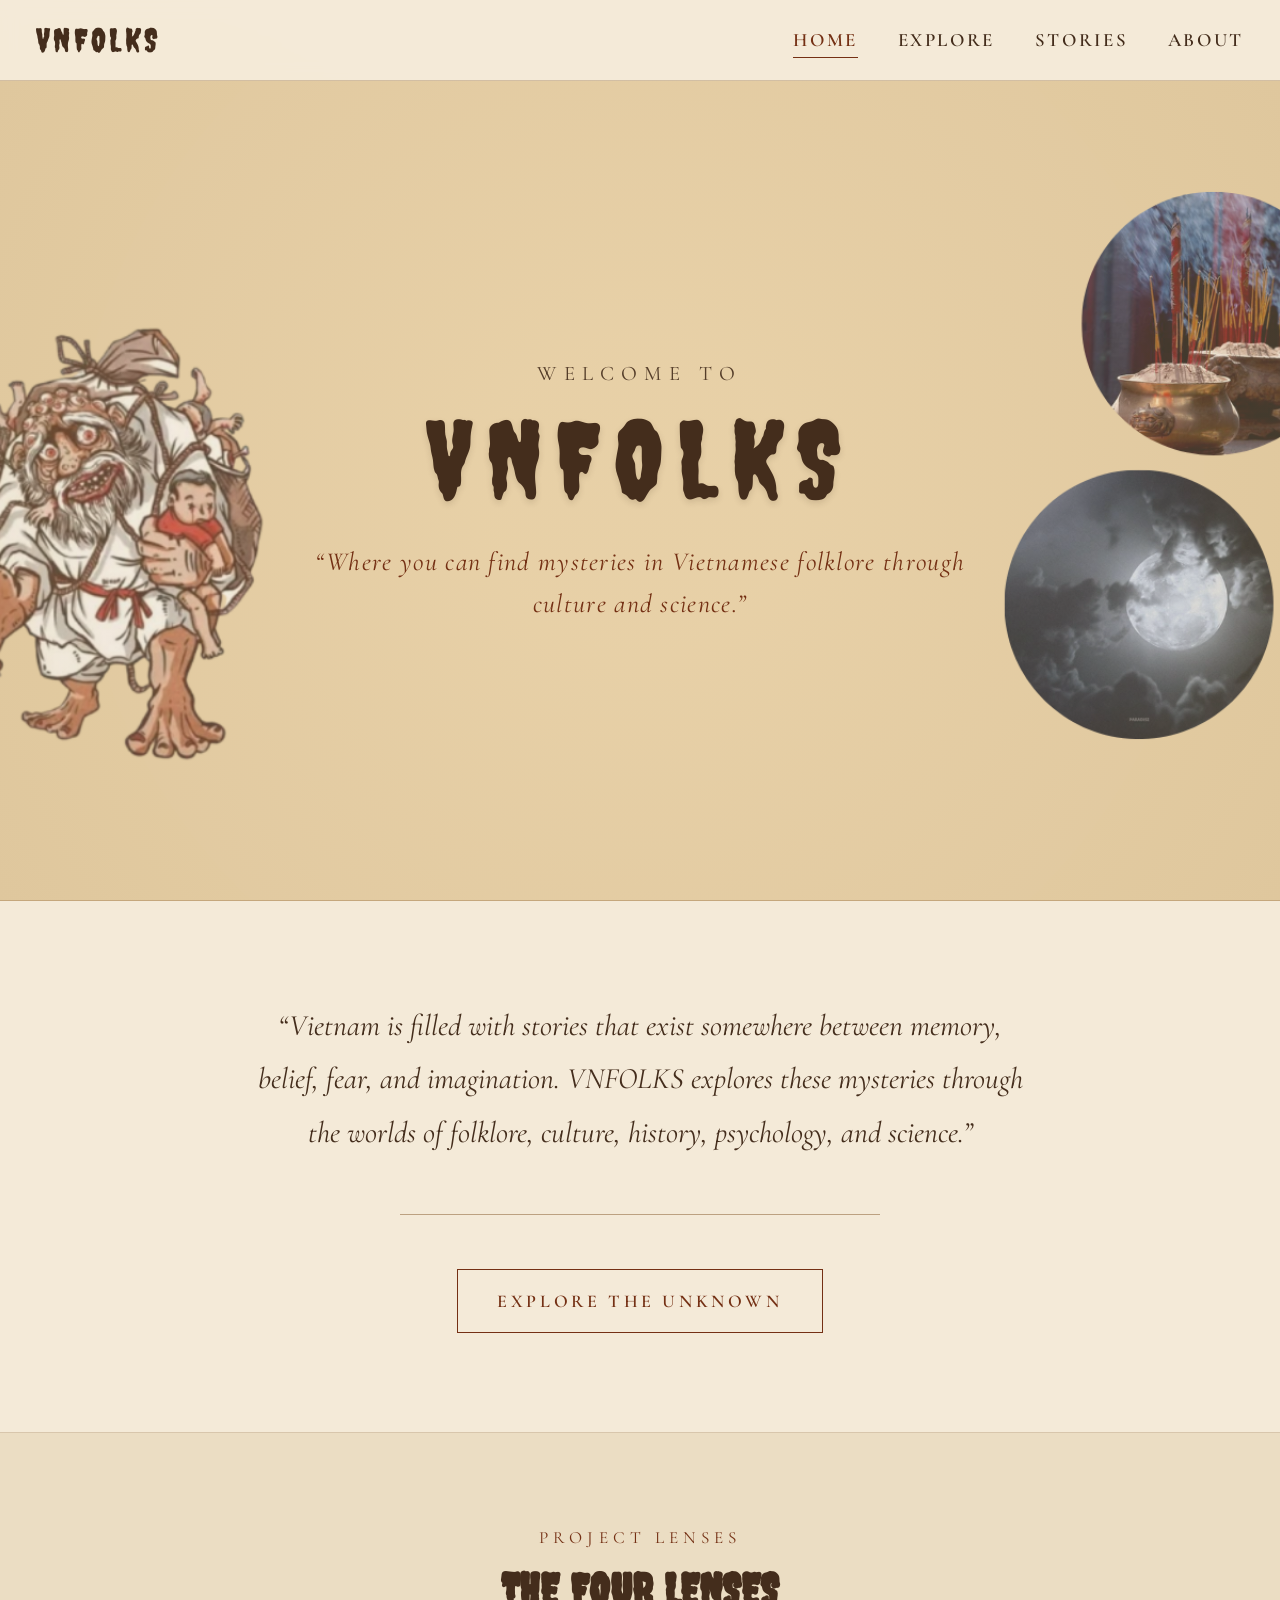
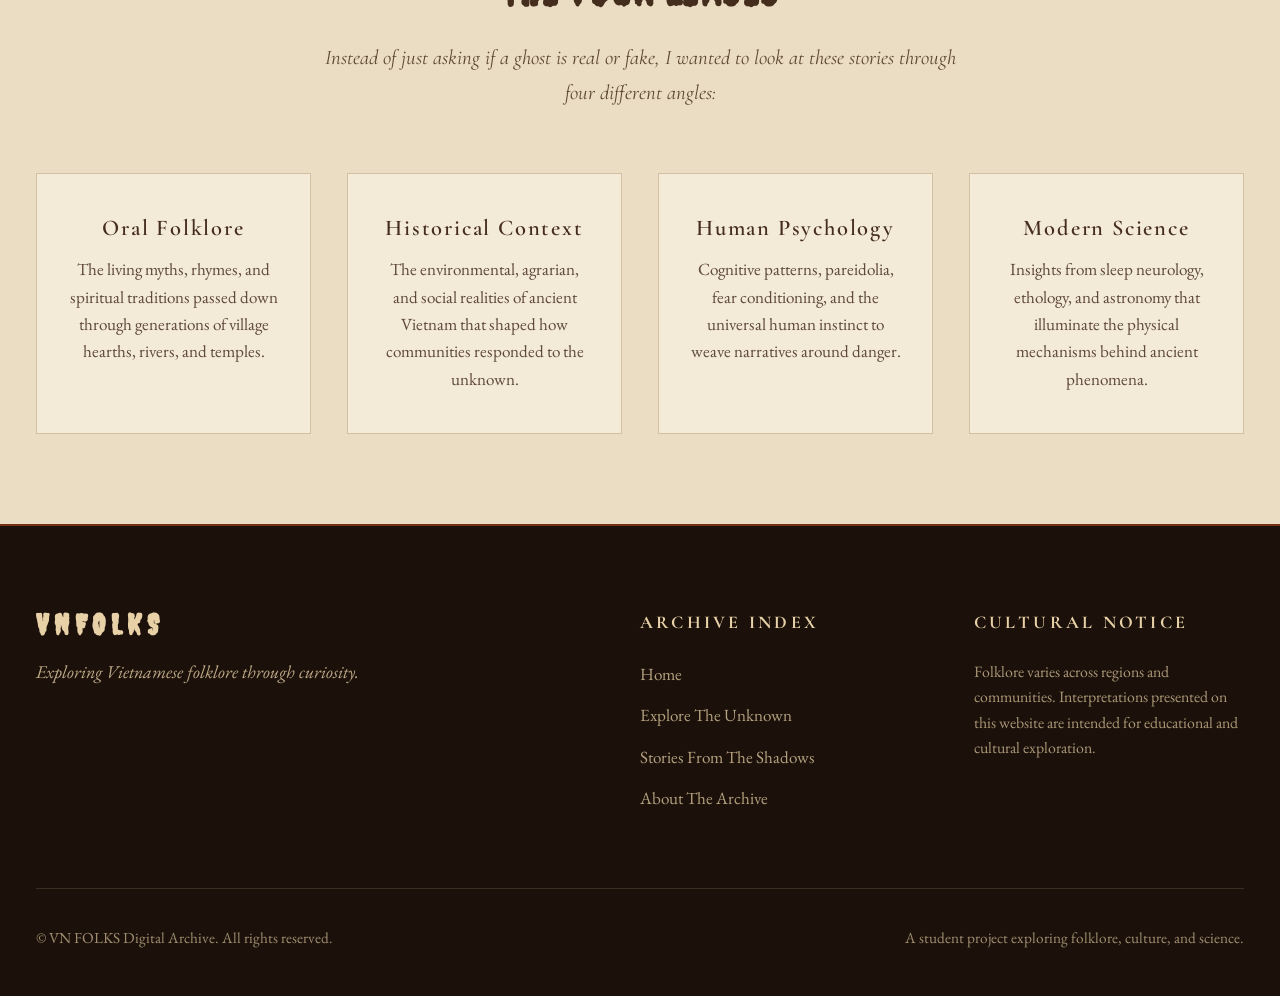
==== commit d5bc1c2a: "Refine HTML structure and content; update meta description, improve section labels, and enhance acce" ====
--- a/index.html
+++ b/index.html
@@ -4,20 +4,18 @@
   <meta charset="UTF-8">
   <meta name="viewport" content="width=device-width, initial-scale=1.0">
   <title>VN FOLKS — Vietnamese Folklore, Beliefs &amp; Science</title>
-  <meta name="description" content="An interactive digital archive exploring Vietnamese folklore, beliefs, mysteries, and cultural traditions through culture, history, psychology, and science.">
+  <meta name="description" content="A website exploring Vietnamese folklore, ghost stories, and the science behind them.">
   <link rel="stylesheet" href="css/style.css">
   <link rel="stylesheet" href="css/pages.css">
-  <link rel="icon" type="image" href="/assets/favicon.png">
-
 </head>
 <body>
 
-     <!-- Site Header & Navigation Bar -->
-  <header class="site-header" role="banner">
+  <!-- Header & Navigation -->
+  <header class="site-header">
     <div class="container nav-wrapper">
-      <a href="index.html" class="site-logo" aria-label="VN FOLKS Home">VNFOLKS</a>
+      <a href="index.html" class="site-logo">VNFOLKS</a>
 
-      <nav role="navigation" aria-label="Main Navigation">
+      <nav>
         <ul class="nav-links">
           <li class="nav-item"><a href="index.html" class="active">HOME</a></li>
           <li class="nav-item"><a href="explore.html">EXPLORE</a></li>
@@ -26,7 +24,7 @@
         </ul>
       </nav>
 
-      <button class="mobile-toggle" aria-label="Toggle mobile menu" aria-expanded="false">
+      <button class="mobile-toggle" aria-label="Toggle menu">
         <span class="hamburger-line"></span>
         <span class="hamburger-line"></span>
         <span class="hamburger-line"></span>
@@ -34,8 +32,8 @@
     </div>
   </header>
 
-    <!-- Mobile Drawer -->
-  <div class="mobile-nav-drawer" role="navigation" aria-label="Mobile Navigation">
+  <!-- Mobile menu -->
+  <div class="mobile-nav-drawer">
     <ul class="mobile-nav-links">
       <li><a href="index.html">HOME</a></li>
       <li><a href="explore.html">EXPLORE</a></li>
@@ -45,13 +43,11 @@
   </div>
 
   <main id="main-content">
-    <!-- Hero Section (Faithfully Matching the Reference Artwork Composition) -->
-    <section class="home-hero-section" aria-label="Hero Section">
-      <!-- Desktop Reference Canvas Layer (Assets/homebackground.png) -->
-      <div class="hero-visual-canvas" role="img" aria-label="Vietnamese folklore reference artwork with Ông Ba Bị on the left, centered dramatic title, and circular atmospheric vignettes of incense smoke and full moon on the right"></div>
+    <!-- Hero section -->
+    <section class="home-hero-section">
+      <div class="hero-visual-canvas"></div>
       <div class="hero-vignette"></div>
 
-      <!-- Hero Centered Typography Overlay -->
       <div class="hero-content animate-fade-in">
         <p class="hero-tagline-small">WELCOME TO</p>
         <h1 class="hero-main-title">VNFOLKS</h1>
@@ -59,7 +55,7 @@
       </div>
     </section>
     
-      <!-- Short Introduction Section Below Hero -->
+    <!-- Intro -->
     <section class="home-intro-section">
       <div class="container">
         <div class="intro-box animate-fade-in">
@@ -78,13 +74,13 @@
       </div>
     </section>
 
-    <!-- The Four Lenses / Pillars of Inquiry -->
+    <!-- Four lenses section -->
     <section class="home-pillars-section">
       <div class="container">
-        <span class="section-label">THE ARCHIVE METHODOLOGY</span>
+        <span class="section-label">PROJECT LENSES</span>
         <h2 class="section-title">THE FOUR LENSES</h2>
         <p class="section-sub">
-          Moving beyond simplistic true-or-false binaries, VNFOLKS examines cultural traditions through multiple disciplined perspectives.
+          Instead of just asking if a ghost is real or fake, I wanted to look at these stories through four different angles:
         </p>
 
         <div class="pillars-grid">
@@ -120,8 +116,8 @@
     </section>
   </main>
 
-    <!-- Site Footer -->
-  <footer class="site-footer" role="contentinfo">
+  <!-- Footer -->
+  <footer class="site-footer">
     <div class="container">
       <div class="footer-top">
         <div class="footer-brand">
@@ -149,7 +145,7 @@
 
       <div class="footer-bottom">
         <span>&copy; VN FOLKS Digital Archive. All rights reserved.</span>
-        <span>A scholarly exploration of culture, history, and science.</span>
+        <span>A student project exploring folklore, culture, and science.</span>
       </div>
     </div>
   </footer>
--- a/css/pages.css
+++ b/css/pages.css
@@ -575,7 +575,8 @@
 }
 
 /* Structured Numbered & Bulleted Lists */
-.dossier-numbered-list {
+.dossier-numbered-list,
+.dossier-point-list {
   list-style: decimal;
   margin: 1.2rem 0 1.5rem 1.6rem;
   display: flex;
@@ -583,13 +584,15 @@
   gap: 1rem;
 }
 
-.dossier-numbered-item {
+.dossier-numbered-item,
+.dossier-point-item {
   font-size: 1.05rem;
   line-height: 1.75;
   color: var(--c-cowhide-cocoa);
 }
 
-.dark-modal .dossier-numbered-item {
+.dark-modal .dossier-numbered-item,
+.dark-modal .dossier-point-item {
   color: rgba(232, 209, 167, 0.92);
 }
 
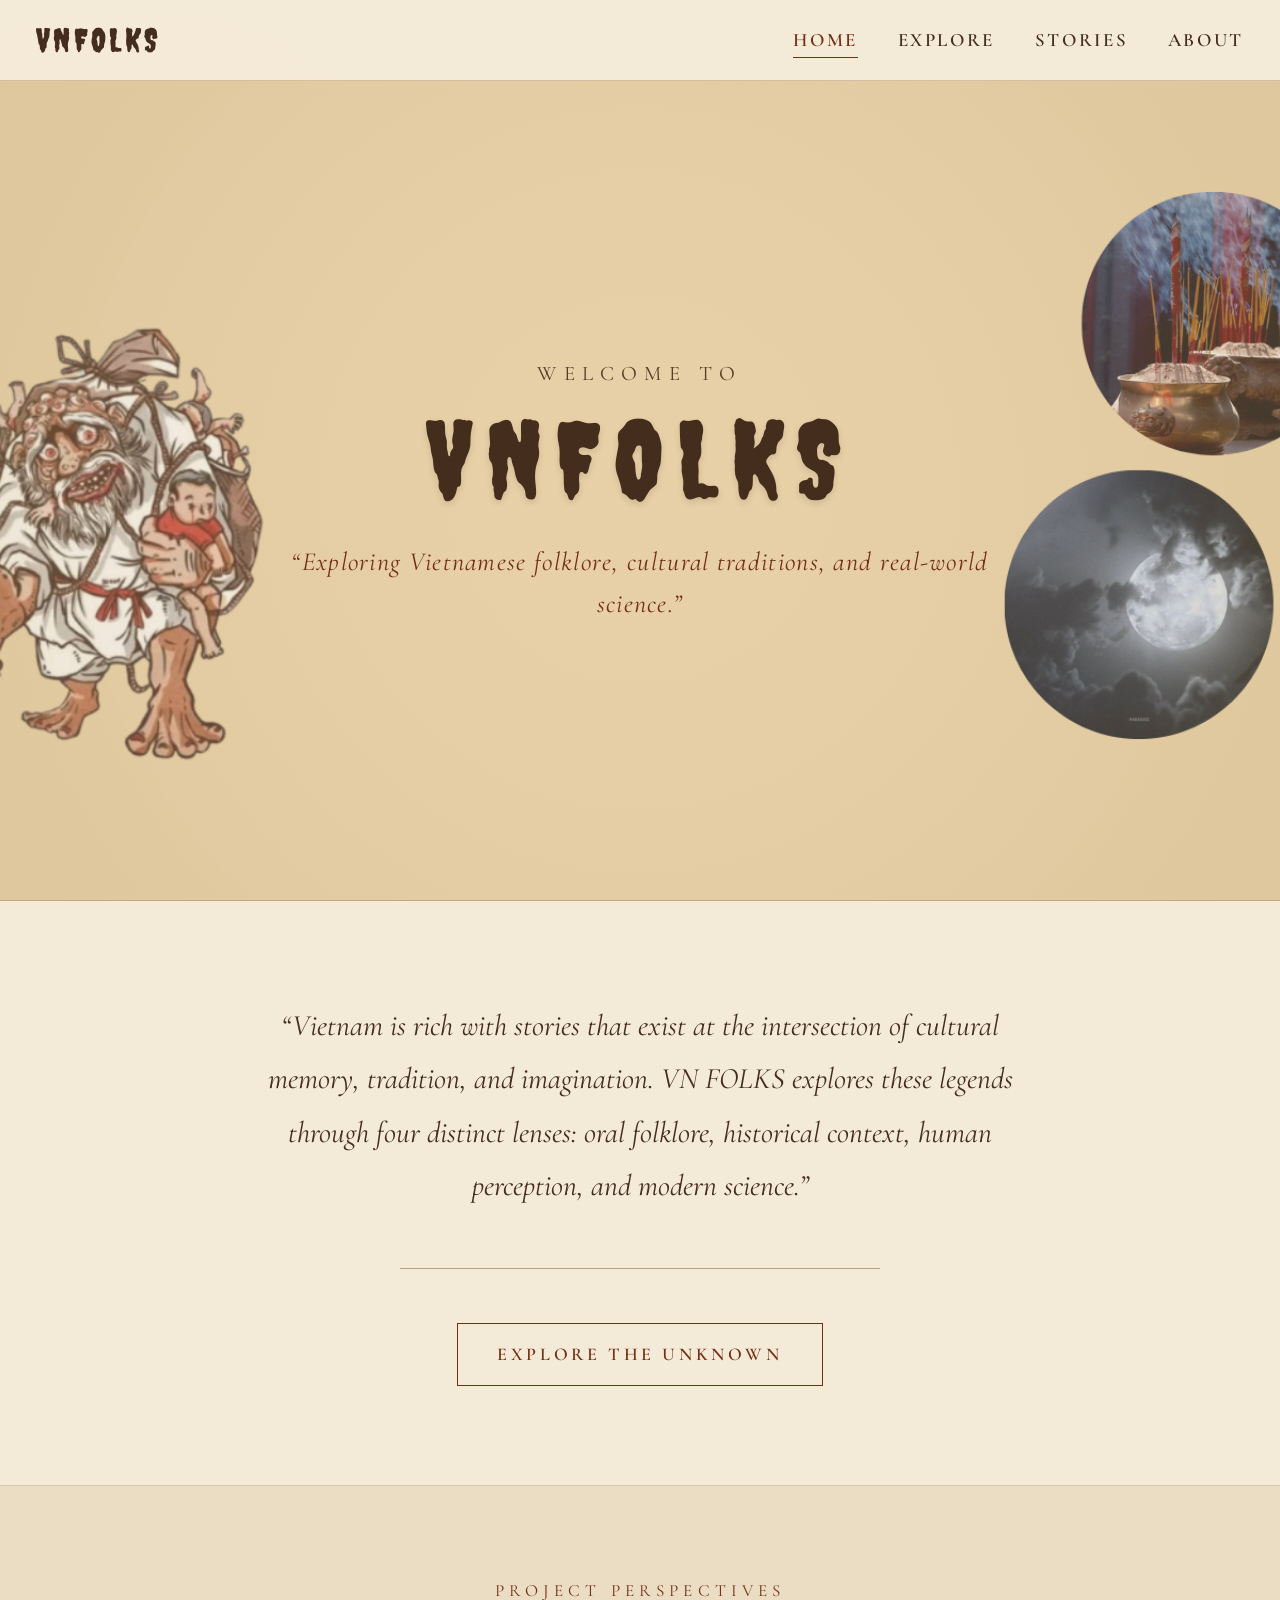
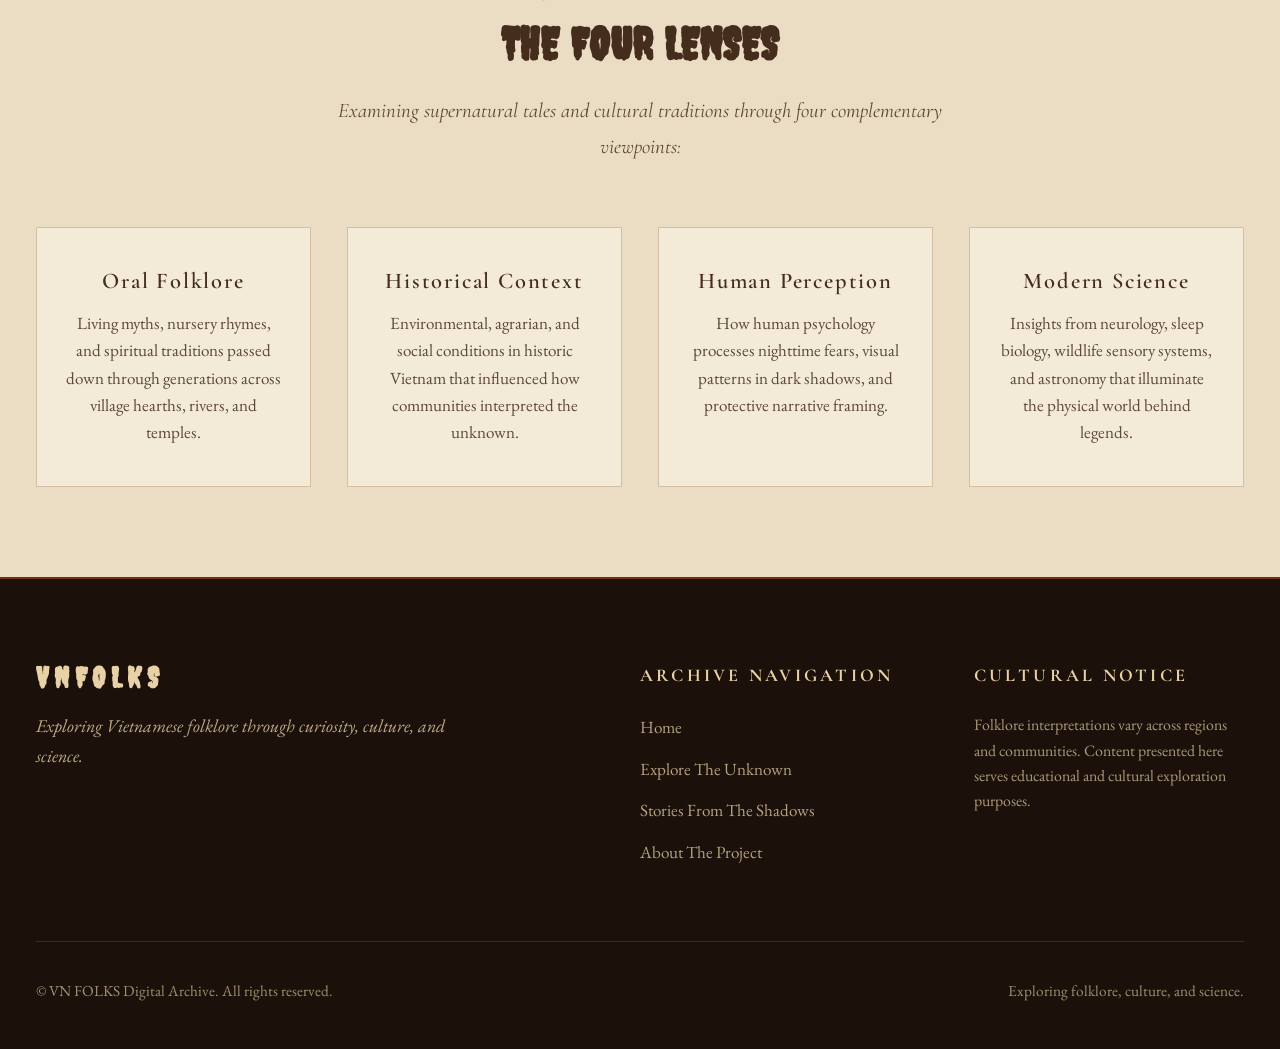
==== commit 37220116: "Refactor index.html: enhance content clarity, improve cultural context, and update navigation labels" ====
--- a/index.html
+++ b/index.html
@@ -3,14 +3,14 @@
 <head>
   <meta charset="UTF-8">
   <meta name="viewport" content="width=device-width, initial-scale=1.0">
-  <title>VN FOLKS — Vietnamese Folklore, Beliefs &amp; Science</title>
-  <meta name="description" content="A website exploring Vietnamese folklore, ghost stories, and the science behind them.">
+  <title>VN FOLKS — Vietnamese Folklore, Cultural Beliefs &amp; Science</title>
+  <meta name="description" content="An interactive web application exploring Vietnamese folklore, ghost stories, and the science behind them.">
   <link rel="stylesheet" href="css/style.css">
   <link rel="stylesheet" href="css/pages.css">
 </head>
 <body>
 
-  <!-- Header & Navigation -->
+  <!-- Site Navigation -->
   <header class="site-header">
     <div class="container nav-wrapper">
       <a href="index.html" class="site-logo">VNFOLKS</a>
@@ -24,7 +24,7 @@
         </ul>
       </nav>
 
-      <button class="mobile-toggle" aria-label="Toggle menu">
+      <button class="mobile-toggle" aria-label="Toggle navigation menu">
         <span class="hamburger-line"></span>
         <span class="hamburger-line"></span>
         <span class="hamburger-line"></span>
@@ -32,7 +32,7 @@
     </div>
   </header>
 
-  <!-- Mobile menu -->
+  <!-- Mobile Drawer Menu -->
   <div class="mobile-nav-drawer">
     <ul class="mobile-nav-links">
       <li><a href="index.html">HOME</a></li>
@@ -43,7 +43,7 @@
   </div>
 
   <main id="main-content">
-    <!-- Hero section -->
+    <!-- Hero Banner -->
     <section class="home-hero-section">
       <div class="hero-visual-canvas"></div>
       <div class="hero-vignette"></div>
@@ -51,16 +51,16 @@
       <div class="hero-content animate-fade-in">
         <p class="hero-tagline-small">WELCOME TO</p>
         <h1 class="hero-main-title">VNFOLKS</h1>
-        <p class="hero-subtitle">“Where you can find mysteries in Vietnamese folklore through culture and science.”</p>
+        <p class="hero-subtitle">“Exploring Vietnamese folklore, cultural traditions, and real-world science.”</p>
       </div>
     </section>
     
-    <!-- Intro -->
+    <!-- Introduction -->
     <section class="home-intro-section">
       <div class="container">
         <div class="intro-box animate-fade-in">
           <p class="intro-quote">
-            “Vietnam is filled with stories that exist somewhere between memory, belief, fear, and imagination. VNFOLKS explores these mysteries through the worlds of folklore, culture, history, psychology, and science.”
+            “Vietnam is rich with stories that exist at the intersection of cultural memory, tradition, and imagination. VN FOLKS explores these legends through four distinct lenses: oral folklore, historical context, human perception, and modern science.”
           </p>
 
           <div class="ornamental-divider">
@@ -74,41 +74,41 @@
       </div>
     </section>
 
-    <!-- Four lenses section -->
+    <!-- Four Lenses Section -->
     <section class="home-pillars-section">
       <div class="container">
-        <span class="section-label">PROJECT LENSES</span>
+        <span class="section-label">PROJECT PERSPECTIVES</span>
         <h2 class="section-title">THE FOUR LENSES</h2>
         <p class="section-sub">
-          Instead of just asking if a ghost is real or fake, I wanted to look at these stories through four different angles:
+          Examining supernatural tales and cultural traditions through four complementary viewpoints:
         </p>
 
         <div class="pillars-grid">
           <article class="pillar-card">
             <h3 class="pillar-title">Oral Folklore</h3>
             <p class="pillar-desc">
-              The living myths, rhymes, and spiritual traditions passed down through generations of village hearths, rivers, and temples.
+              Living myths, nursery rhymes, and spiritual traditions passed down through generations across village hearths, rivers, and temples.
             </p>
           </article>
 
           <article class="pillar-card">
             <h3 class="pillar-title">Historical Context</h3>
             <p class="pillar-desc">
-              The environmental, agrarian, and social realities of ancient Vietnam that shaped how communities responded to the unknown.
+              Environmental, agrarian, and social conditions in historic Vietnam that influenced how communities interpreted the unknown.
             </p>
           </article>
 
           <article class="pillar-card">
-            <h3 class="pillar-title">Human Psychology</h3>
+            <h3 class="pillar-title">Human Perception</h3>
             <p class="pillar-desc">
-              Cognitive patterns, pareidolia, fear conditioning, and the universal human instinct to weave narratives around danger.
+              How human psychology processes nighttime fears, visual patterns in dark shadows, and protective narrative framing.
             </p>
           </article>
 
           <article class="pillar-card">
             <h3 class="pillar-title">Modern Science</h3>
             <p class="pillar-desc">
-              Insights from sleep neurology, ethology, and astronomy that illuminate the physical mechanisms behind ancient phenomena.
+              Insights from neurology, sleep biology, wildlife sensory systems, and astronomy that illuminate the physical world behind legends.
             </p>
           </article>
         </div>
@@ -116,36 +116,36 @@
     </section>
   </main>
 
-  <!-- Footer -->
+  <!-- Site Footer -->
   <footer class="site-footer">
     <div class="container">
       <div class="footer-top">
         <div class="footer-brand">
           <h4>VNFOLKS</h4>
-          <p>Exploring Vietnamese folklore through curiosity.</p>
+          <p>Exploring Vietnamese folklore through curiosity, culture, and science.</p>
         </div>
 
         <div class="footer-nav">
-          <h5>Archive Index</h5>
+          <h5>Archive Navigation</h5>
           <ul>
             <li><a href="index.html">Home</a></li>
             <li><a href="explore.html">Explore The Unknown</a></li>
             <li><a href="stories.html">Stories From The Shadows</a></li>
-            <li><a href="about.html">About The Archive</a></li>
+            <li><a href="about.html">About The Project</a></li>
           </ul>
         </div>
 
         <div class="footer-info">
           <h5>Cultural Notice</h5>
           <p class="footer-disclaimer-text">
-            Folklore varies across regions and communities. Interpretations presented on this website are intended for educational and cultural exploration.
+            Folklore interpretations vary across regions and communities. Content presented here serves educational and cultural exploration purposes.
           </p>
         </div>
       </div>
 
       <div class="footer-bottom">
         <span>&copy; VN FOLKS Digital Archive. All rights reserved.</span>
-        <span>A student project exploring folklore, culture, and science.</span>
+        <span>Exploring folklore, culture, and science.</span>
       </div>
     </div>
   </footer>
--- a/css/style.css
+++ b/css/style.css
@@ -1,43 +1,27 @@
-/* ==========================================================================
-   VN FOLKS — Digital Folklore Archive
-   Main Stylesheet & Design System
-   ========================================================================== */
-
 @import url('https://fonts.googleapis.com/css2?family=Creepster&family=Cormorant+Garamond:ital,wght@0,400;0,600;0,700;1,400;1,600&family=EB+Garamond:ital,wght@0,400;0,500;0,600;1,400&display=swap');
 
 :root {
-  /* Official Palette */
-  --c-golden-butter: #E8D1A7;
-  --c-toasted-caramel: #84592B;
-  --c-spiced-wine: #743014;
-  --c-olive-harvest: #9D9167;
-  --c-cowhide-cocoa: #442D1C;
-
-  /* Atmospheric Parchment & Dark Tones */
-  --bg-parchment: #F4EAD8;
-  --bg-parchment-warm: #EBDDC3;
-  --bg-dark-archive: #1B110A;
-  --bg-dark-card: #251810;
-  --bg-modal-overlay: rgba(18, 10, 6, 0.88);
-
-  /* Typography Variables */
+  --gold: #E8D1A7;
+  --brown: #84592B;
+  --wine: #743014;
+  --olive: #9D9167;
+  --dark-brown: #442D1C;
+
+  --bg-light: #F4EAD8;
+  --bg-warm: #EBDDC3;
+  --bg-dark: #1B110A;
+  --bg-card-dark: #251810;
+  --bg-overlay: rgba(18, 10, 6, 0.88);
+
   --font-display: 'Creepster', cursive, serif;
   --font-heading: 'Cormorant Garamond', 'Georgia', serif;
   --font-body: 'EB Garamond', 'Times New Roman', serif;
 
-  /* Borders & Dividers */
-  --border-fine: 1px solid rgba(132, 89, 43, 0.28);
-  --border-gold: 1px solid rgba(232, 209, 167, 0.35);
-  --border-wine: 1px solid rgba(116, 48, 20, 0.4);
-
-  /* Transitions */
   --tr-fast: 0.2s ease;
-  --tr-smooth: 0.4s cubic-bezier(0.16, 1, 0.3, 1);
-}
-
-/* --------------------------------------------------------------------------
-   Reset & Base Setup
-   -------------------------------------------------------------------------- */
+  --tr-smooth: 0.3s ease;
+}
+
+/* Reset */
 *, *::before, *::after {
   box-sizing: border-box;
   margin: 0;
@@ -47,8 +31,8 @@
 html {
   font-size: 18px;
   scroll-behavior: smooth;
-  background-color: var(--bg-parchment);
-  color: var(--c-cowhide-cocoa);
+  background-color: var(--bg-light);
+  color: var(--dark-brown);
 }
 
 body {
@@ -57,7 +41,7 @@
   min-height: 100vh;
   display: flex;
   flex-direction: column;
-  background-color: var(--bg-parchment);
+  background-color: var(--bg-light);
   background-image: 
     radial-gradient(circle at 10% 20%, rgba(232, 209, 167, 0.25) 0%, transparent 40%),
     radial-gradient(circle at 90% 80%, rgba(132, 89, 43, 0.08) 0%, transparent 50%),
@@ -66,9 +50,7 @@
   overflow-x: hidden;
 }
 
-/* --------------------------------------------------------------------------
-   Global Layout Containers
-   -------------------------------------------------------------------------- */
+/* Containers */
 .container {
   width: 100%;
   max-width: 1280px;
@@ -80,9 +62,7 @@
   max-width: 960px;
 }
 
-/* --------------------------------------------------------------------------
-   Header & Navigation
-   -------------------------------------------------------------------------- */
+/* Header & Navigation */
 .site-header {
   position: sticky;
   top: 0;
@@ -108,7 +88,7 @@
 .site-logo {
   display: inline-block;
   text-decoration: none;
-  color: var(--c-cowhide-cocoa);
+  color: var(--dark-brown);
   font-family: var(--font-display);
   font-size: 1.85rem;
   font-weight: 400;
@@ -117,7 +97,7 @@
 }
 
 .site-header.dark-header .site-logo {
-  color: var(--c-golden-butter);
+  color: var(--gold);
 }
 
 .site-logo:hover {
@@ -139,14 +119,14 @@
   font-weight: 600;
   letter-spacing: 0.14em;
   text-transform: uppercase;
-  color: var(--c-cowhide-cocoa);
+  color: var(--dark-brown);
   position: relative;
   padding: 0.4rem 0;
   transition: color var(--tr-fast);
 }
 
 .site-header.dark-header .nav-item a {
-  color: var(--c-golden-butter);
+  color: var(--gold);
 }
 
 .nav-item a::after {
@@ -156,12 +136,12 @@
   left: 0;
   width: 0%;
   height: 1px;
-  background-color: var(--c-spiced-wine);
+  background-color: var(--wine);
   transition: width var(--tr-smooth);
 }
 
 .site-header.dark-header .nav-item a::after {
-  background-color: var(--c-golden-butter);
+  background-color: var(--gold);
 }
 
 .nav-item a:hover::after,
@@ -171,7 +151,7 @@
 
 .nav-item a:hover,
 .nav-item a.active {
-  color: var(--c-spiced-wine);
+  color: var(--wine);
 }
 
 .site-header.dark-header .nav-item a:hover,
@@ -179,18 +159,18 @@
   color: #fff;
 }
 
-/* Mobile Nav Toggle */
+/* Mobile Navigation */
 .mobile-toggle {
   display: none;
   background: none;
   border: none;
   cursor: pointer;
   padding: 0.5rem;
-  color: var(--c-cowhide-cocoa);
+  color: var(--dark-brown);
 }
 
 .site-header.dark-header .mobile-toggle {
-  color: var(--c-golden-butter);
+  color: var(--gold);
 }
 
 .hamburger-line {
@@ -202,15 +182,14 @@
   transition: transform var(--tr-smooth), opacity var(--tr-smooth);
 }
 
-/* Mobile Nav Drawer */
 .mobile-nav-drawer {
   display: none;
   position: fixed;
   top: 80px;
   left: 0;
   width: 100%;
-  background-color: var(--bg-parchment-warm);
-  border-bottom: 2px solid var(--c-toasted-caramel);
+  background-color: var(--bg-warm);
+  border-bottom: 2px solid var(--brown);
   padding: 2rem 0;
   z-index: 999;
   box-shadow: 0 10px 30px rgba(0, 0, 0, 0.15);
@@ -218,8 +197,8 @@
 
 .site-header.dark-header + .mobile-nav-drawer,
 body.dark-mode .mobile-nav-drawer {
-  background-color: var(--bg-dark-card);
-  border-bottom: 2px solid var(--c-spiced-wine);
+  background-color: var(--bg-card-dark);
+  border-bottom: 2px solid var(--wine);
 }
 
 .mobile-nav-drawer.open {
@@ -241,20 +220,18 @@
   font-size: 1.25rem;
   letter-spacing: 0.15em;
   text-transform: uppercase;
-  color: var(--c-cowhide-cocoa);
+  color: var(--dark-brown);
 }
 
 body.dark-mode .mobile-nav-links a {
-  color: var(--c-golden-butter);
-}
-
-/* --------------------------------------------------------------------------
-   Typography & Atmospheric Elements
-   -------------------------------------------------------------------------- */
+  color: var(--gold);
+}
+
+/* Typography */
 h1, h2, h3, h4 {
   font-family: var(--font-heading);
   font-weight: 600;
-  color: var(--c-cowhide-cocoa);
+  color: var(--dark-brown);
   line-height: 1.25;
 }
 
@@ -273,11 +250,10 @@
   font-size: 1.2rem;
   font-style: italic;
   line-height: 1.8;
-  color: var(--c-cowhide-cocoa);
+  color: var(--dark-brown);
   opacity: 0.9;
 }
 
-/* Ornamental Horizontal Divider */
 .ornamental-divider {
   display: flex;
   align-items: center;
@@ -291,7 +267,7 @@
 .divider-line {
   flex: 1;
   height: 1px;
-  background-color: var(--c-toasted-caramel);
+  background-color: var(--brown);
 }
 
 /* Buttons */
@@ -307,9 +283,9 @@
   letter-spacing: 0.2em;
   text-transform: uppercase;
   padding: 0.85rem 2.2rem;
-  border: 1px solid var(--c-cowhide-cocoa);
+  border: 1px solid var(--dark-brown);
   background-color: transparent;
-  color: var(--c-cowhide-cocoa);
+  color: var(--dark-brown);
   cursor: pointer;
   position: relative;
   transition: all var(--tr-smooth);
@@ -327,8 +303,8 @@
 }
 
 .btn-archive:hover {
-  background-color: var(--c-cowhide-cocoa);
-  color: var(--c-golden-butter);
+  background-color: var(--dark-brown);
+  color: var(--gold);
   box-shadow: 0 6px 18px rgba(68, 45, 28, 0.2);
   transform: translateY(-2px);
 }
@@ -338,28 +314,26 @@
 }
 
 .btn-archive.btn-wine {
-  border-color: var(--c-spiced-wine);
-  color: var(--c-spiced-wine);
+  border-color: var(--wine);
+  color: var(--wine);
 }
 
 .btn-archive.btn-wine:hover {
-  background-color: var(--c-spiced-wine);
-  color: var(--c-golden-butter);
+  background-color: var(--wine);
+  color: var(--gold);
 }
 
 .btn-archive.btn-gold {
-  border-color: var(--c-golden-butter);
-  color: var(--c-golden-butter);
+  border-color: var(--gold);
+  color: var(--gold);
 }
 
 .btn-archive.btn-gold:hover {
-  background-color: var(--c-golden-butter);
-  color: var(--c-cowhide-cocoa);
-}
-
-/* --------------------------------------------------------------------------
-   HOMEPAGE SPECIFIC (Matching Reference Image)
-   -------------------------------------------------------------------------- */
+  background-color: var(--gold);
+  color: var(--dark-brown);
+}
+
+/* Home Page Hero */
 .home-hero-section {
   position: relative;
   width: 100%;
@@ -373,7 +347,6 @@
   border-bottom: 1px solid rgba(132, 89, 43, 0.35);
 }
 
-/* Desktop reference image background setup */
 .hero-visual-canvas {
   position: absolute;
   top: 0;
@@ -388,7 +361,6 @@
   z-index: 1;
 }
 
-/* Subtle overlay vignette for readability */
 .hero-vignette {
   position: absolute;
   top: 0;
@@ -400,7 +372,6 @@
   pointer-events: none;
 }
 
-/* Hero Centered Typography */
 .hero-content {
   position: relative;
   z-index: 3;
@@ -415,7 +386,7 @@
   font-size: 1.15rem;
   letter-spacing: 0.35em;
   text-transform: uppercase;
-  color: var(--c-cowhide-cocoa);
+  color: var(--dark-brown);
   margin-bottom: 0.5rem;
   opacity: 0.9;
 }
@@ -425,7 +396,7 @@
   font-size: clamp(3.8rem, 8.5vw, 7.2rem);
   font-weight: 400;
   letter-spacing: 0.12em;
-  color: var(--c-cowhide-cocoa);
+  color: var(--dark-brown);
   text-shadow: 0 3px 6px rgba(68, 45, 28, 0.15);
   margin-bottom: 1.2rem;
   line-height: 1.1;
@@ -435,21 +406,15 @@
   font-family: var(--font-heading);
   font-size: clamp(1.1rem, 2.2vw, 1.45rem);
   font-style: italic;
-  color: var(--c-spiced-wine);
+  color: var(--wine);
   letter-spacing: 0.05em;
   line-height: 1.6;
   margin-bottom: 0;
 }
 
-/* Responsive fallback elements for screens where background image crops */
-.hero-responsive-elements {
-  display: none; /* Only triggered in mobile breakpoint */
-}
-
-/* Home Intro Section Below Hero */
 .home-intro-section {
   padding: 5.5rem 0;
-  background-color: var(--bg-parchment);
+  background-color: var(--bg-light);
   border-bottom: 1px solid rgba(132, 89, 43, 0.25);
   text-align: center;
 }
@@ -464,16 +429,16 @@
   font-size: clamp(1.25rem, 2.6vw, 1.65rem);
   font-style: italic;
   line-height: 1.8;
-  color: var(--c-cowhide-cocoa);
+  color: var(--dark-brown);
   margin-bottom: 2.5rem;
   position: relative;
   padding: 0 1rem;
 }
 
-/* Four Pillars Featurette */
+/* Four Pillars Grid */
 .home-pillars-section {
   padding: 5rem 0;
-  background-color: var(--bg-parchment-warm);
+  background-color: var(--bg-warm);
 }
 
 .section-label {
@@ -481,7 +446,7 @@
   font-size: 0.95rem;
   letter-spacing: 0.3em;
   text-transform: uppercase;
-  color: var(--c-spiced-wine);
+  color: var(--wine);
   text-align: center;
   margin-bottom: 0.6rem;
   display: block;
@@ -491,7 +456,7 @@
   font-family: var(--font-display);
   font-size: clamp(1.8rem, 3.5vw, 2.6rem);
   text-align: center;
-  color: var(--c-cowhide-cocoa);
+  color: var(--dark-brown);
   margin-bottom: 1.2rem;
 }
 
@@ -513,7 +478,7 @@
 }
 
 .pillar-card {
-  background-color: var(--bg-parchment);
+  background-color: var(--bg-light);
   border: 1px solid rgba(132, 89, 43, 0.3);
   padding: 2.2rem 1.6rem;
   text-align: center;
@@ -523,7 +488,7 @@
 .pillar-card:hover {
   transform: translateY(-4px);
   box-shadow: 0 8px 24px rgba(68, 45, 28, 0.12);
-  border-color: var(--c-spiced-wine);
+  border-color: var(--wine);
 }
 
 .pillar-title {
@@ -540,14 +505,12 @@
   margin-bottom: 0;
 }
 
-/* --------------------------------------------------------------------------
-   Footer Section
-   -------------------------------------------------------------------------- */
+/* Footer */
 .site-footer {
   margin-top: auto;
-  background-color: var(--bg-dark-archive);
-  color: var(--c-golden-butter);
-  border-top: 2px solid var(--c-spiced-wine);
+  background-color: var(--bg-dark);
+  color: var(--gold);
+  border-top: 2px solid var(--wine);
   padding: 4.5rem 0 2.5rem;
 }
 
@@ -563,7 +526,7 @@
   font-family: var(--font-display);
   font-size: 1.6rem;
   letter-spacing: 0.2em;
-  color: var(--c-golden-butter);
+  color: var(--gold);
   margin-bottom: 0.8rem;
 }
 
@@ -580,7 +543,7 @@
   font-size: 1rem;
   letter-spacing: 0.18em;
   text-transform: uppercase;
-  color: var(--c-golden-butter);
+  color: var(--gold);
   margin-bottom: 1.2rem;
 }
 
@@ -618,9 +581,7 @@
   opacity: 0.65;
 }
 
-/* --------------------------------------------------------------------------
-   Animations
-   -------------------------------------------------------------------------- */
+/* Animations */
 @keyframes fadeIn {
   from { opacity: 0; transform: translateY(12px); }
   to { opacity: 1; transform: translateY(0); }
@@ -635,9 +596,7 @@
   animation: fadeIn 0.8s var(--tr-smooth) forwards;
 }
 
-/* --------------------------------------------------------------------------
-   Responsive Breakpoints
-   -------------------------------------------------------------------------- */
+/* Responsive Media Queries */
 @media (max-width: 900px) {
   .nav-links {
     display: none;
--- a/css/pages.css
+++ b/css/pages.css
@@ -1,26 +1,21 @@
-/* ==========================================================================
-   VN FOLKS — Page Components (Explore, Stories, About & Modals)
-   ========================================================================== */
-
-/* --------------------------------------------------------------------------
-   Page Header Banner
-   -------------------------------------------------------------------------- */
+/* Page styles for Explore, Stories, About, and Modals */
+
 .archive-page-header {
   padding: 4.5rem 0 3.5rem;
   text-align: center;
   position: relative;
   border-bottom: 1px solid rgba(132, 89, 43, 0.25);
-  background-color: var(--bg-parchment-warm);
+  background-color: var(--bg-warm);
 }
 
 .archive-page-header.dark-banner {
-  background-color: var(--bg-dark-archive);
+  background-color: var(--bg-dark);
   border-bottom: 1px solid rgba(232, 209, 167, 0.2);
-  color: var(--c-golden-butter);
+  color: var(--gold);
 }
 
 .archive-page-header.dark-banner h1 {
-  color: var(--c-golden-butter);
+  color: var(--gold);
 }
 
 .archive-page-header.dark-banner .page-subtitle {
@@ -32,13 +27,13 @@
   font-size: 0.95rem;
   letter-spacing: 0.35em;
   text-transform: uppercase;
-  color: var(--c-spiced-wine);
+  color: var(--wine);
   margin-bottom: 0.8rem;
   display: block;
 }
 
 .dark-banner .page-category-tag {
-  color: var(--c-golden-butter);
+  color: var(--gold);
   opacity: 0.9;
 }
 
@@ -60,9 +55,7 @@
   opacity: 0.9;
 }
 
-/* --------------------------------------------------------------------------
-   EXPLORE PAGE ARCHIVE GRID
-   -------------------------------------------------------------------------- */
+/* Explore Grid */
 .explore-main-section {
   padding: 4.5rem 0 6rem;
 }
@@ -74,7 +67,7 @@
 }
 
 .explore-card {
-  background-color: var(--bg-parchment);
+  background-color: var(--bg-light);
   border: 1px solid rgba(132, 89, 43, 0.35);
   display: flex;
   flex-direction: column;
@@ -84,7 +77,7 @@
 
 .explore-card:hover {
   transform: translateY(-6px);
-  border-color: var(--c-spiced-wine);
+  border-color: var(--wine);
   box-shadow: 0 12px 28px rgba(68, 45, 28, 0.14);
 }
 
@@ -116,7 +109,7 @@
   right: 14px;
   background-color: rgba(68, 45, 28, 0.88);
   backdrop-filter: blur(4px);
-  color: var(--c-golden-butter);
+  color: var(--gold);
   font-family: var(--font-heading);
   font-size: 0.78rem;
   letter-spacing: 0.12em;
@@ -137,14 +130,14 @@
   font-family: var(--font-heading);
   font-size: 0.95rem;
   font-style: italic;
-  color: var(--c-toasted-caramel);
+  color: var(--brown);
   margin-bottom: 0.4rem;
 }
 
 .explore-card-title {
   font-family: var(--font-heading);
   font-size: 1.55rem;
-  color: var(--c-cowhide-cocoa);
+  color: var(--dark-brown);
   margin-bottom: 0.8rem;
   line-height: 1.3;
 }
@@ -152,7 +145,7 @@
 .explore-card-desc {
   font-size: 1rem;
   line-height: 1.65;
-  color: var(--c-cowhide-cocoa);
+  color: var(--dark-brown);
   opacity: 0.88;
   margin-bottom: 2rem;
   flex: 1;
@@ -169,8 +162,8 @@
   justify-content: center;
   padding: 0.8rem 1.4rem;
   background-color: transparent;
-  border: 1px solid var(--c-toasted-caramel);
-  color: var(--c-cowhide-cocoa);
+  border: 1px solid var(--brown);
+  color: var(--dark-brown);
   font-family: var(--font-heading);
   font-size: 0.95rem;
   font-weight: 600;
@@ -181,27 +174,24 @@
 }
 
 .btn-discover:hover {
-  background-color: var(--c-toasted-caramel);
-  color: var(--c-golden-butter);
-}
-
-/* --------------------------------------------------------------------------
-   STORIES PAGE (DARK ARCHIVE)
-   -------------------------------------------------------------------------- */
+  background-color: var(--brown);
+  color: var(--gold);
+}
+
+/* Stories Page */
 body.dark-stories-page {
-  background-color: var(--bg-dark-archive);
+  background-color: var(--bg-dark);
   background-image: 
     radial-gradient(circle at 10% 10%, rgba(116, 48, 20, 0.15) 0%, transparent 40%),
     radial-gradient(circle at 90% 90%, rgba(68, 45, 28, 0.2) 0%, transparent 50%),
     linear-gradient(180deg, #18100a 0%, #120905 100%);
-  color: var(--c-golden-butter);
+  color: var(--gold);
 }
 
 .stories-main-section {
   padding: 3rem 0 6rem;
 }
 
-/* Category Filter Bar */
 .filter-bar-wrapper {
   display: flex;
   justify-content: center;
@@ -226,12 +216,11 @@
 
 .filter-btn:hover,
 .filter-btn.active {
-  background-color: var(--c-spiced-wine);
-  border-color: var(--c-golden-butter);
-  color: var(--c-golden-butter);
-}
-
-/* Stories Grid */
+  background-color: var(--wine);
+  border-color: var(--gold);
+  color: var(--gold);
+}
+
 .stories-grid {
   display: grid;
   grid-template-columns: repeat(auto-fit, minmax(340px, 1fr));
@@ -239,7 +228,7 @@
 }
 
 .story-card {
-  background-color: var(--bg-dark-card);
+  background-color: var(--bg-card-dark);
   border: 1px solid rgba(157, 145, 103, 0.25);
   display: flex;
   flex-direction: column;
@@ -249,7 +238,7 @@
 
 .story-card:hover {
   transform: translateY(-6px);
-  border-color: var(--c-golden-butter);
+  border-color: var(--gold);
   box-shadow: 0 10px 30px rgba(0, 0, 0, 0.5);
 }
 
@@ -286,14 +275,14 @@
   font-size: 0.85rem;
   letter-spacing: 0.15em;
   text-transform: uppercase;
-  color: var(--c-olive-harvest);
+  color: var(--olive);
   margin-bottom: 0.5rem;
 }
 
 .story-card-title {
   font-family: var(--font-heading);
   font-size: 1.5rem;
-  color: var(--c-golden-butter);
+  color: var(--gold);
   margin-bottom: 0.3rem;
 }
 
@@ -301,7 +290,7 @@
   font-family: var(--font-heading);
   font-size: 1rem;
   font-style: italic;
-  color: var(--c-toasted-caramel);
+  color: var(--brown);
   margin-bottom: 1rem;
 }
 
@@ -320,8 +309,8 @@
   justify-content: center;
   padding: 0.8rem 1.4rem;
   background-color: transparent;
-  border: 1px solid var(--c-spiced-wine);
-  color: var(--c-golden-butter);
+  border: 1px solid var(--wine);
+  color: var(--gold);
   font-family: var(--font-heading);
   font-size: 0.9rem;
   font-weight: 600;
@@ -332,17 +321,15 @@
 }
 
 .btn-read-story:hover {
-  background-color: var(--c-spiced-wine);
+  background-color: var(--wine);
   color: #fff;
-  border-color: var(--c-golden-butter);
-}
-
-/* --------------------------------------------------------------------------
-   ABOUT PAGE EDITORIAL STYLING
-   -------------------------------------------------------------------------- */
+  border-color: var(--gold);
+}
+
+/* About Page */
 .about-manifesto-hero {
   padding: 5rem 0 3.5rem;
-  background-color: var(--bg-parchment-warm);
+  background-color: var(--bg-warm);
   border-bottom: 1px solid rgba(132, 89, 43, 0.3);
 }
 
@@ -359,7 +346,7 @@
   font-size: clamp(1.2rem, 2.2vw, 1.55rem);
   font-style: italic;
   line-height: 1.8;
-  color: var(--c-cowhide-cocoa);
+  color: var(--dark-brown);
   margin-bottom: 2rem;
 }
 
@@ -385,7 +372,7 @@
   font-family: var(--font-display);
   font-size: 1rem;
   letter-spacing: 0.2em;
-  color: var(--c-spiced-wine);
+  color: var(--wine);
   display: block;
   margin-bottom: 0.4rem;
 }
@@ -393,20 +380,18 @@
 .article-title {
   font-family: var(--font-heading);
   font-size: clamp(1.6rem, 3vw, 2.2rem);
-  color: var(--c-cowhide-cocoa);
+  color: var(--dark-brown);
 }
 
 .about-article p {
   font-size: 1.1rem;
   line-height: 1.85;
-  color: var(--c-cowhide-cocoa);
+  color: var(--dark-brown);
   opacity: 0.9;
   margin-bottom: 1.4rem;
 }
 
-/* --------------------------------------------------------------------------
-   INTERACTIVE DOSSIER / MODAL SYSTEM
-   -------------------------------------------------------------------------- */
+/* Modal Popup */
 .modal-overlay {
   display: none;
   position: fixed;
@@ -414,7 +399,7 @@
   left: 0;
   width: 100%;
   height: 100%;
-  background-color: var(--bg-modal-overlay);
+  background-color: var(--bg-overlay);
   backdrop-filter: blur(6px);
   z-index: 2000;
   overflow-y: auto;
@@ -428,8 +413,8 @@
 }
 
 .modal-window {
-  background-color: var(--bg-parchment);
-  border: 2px solid var(--c-toasted-caramel);
+  background-color: var(--bg-light);
+  border: 2px solid var(--brown);
   width: 100%;
   max-width: 900px;
   margin: auto;
@@ -440,8 +425,8 @@
 
 .dark-modal {
   background-color: #1c120b;
-  border-color: var(--c-golden-butter);
-  color: var(--c-golden-butter);
+  border-color: var(--gold);
+  color: var(--gold);
 }
 
 .modal-close-btn {
@@ -451,8 +436,8 @@
   width: 40px;
   height: 40px;
   background-color: rgba(68, 45, 28, 0.15);
-  border: 1px solid var(--c-toasted-caramel);
-  color: var(--c-cowhide-cocoa);
+  border: 1px solid var(--brown);
+  color: var(--dark-brown);
   font-size: 1.6rem;
   display: flex;
   align-items: center;
@@ -464,12 +449,12 @@
 
 .dark-modal .modal-close-btn {
   background-color: rgba(232, 209, 167, 0.15);
-  border-color: var(--c-golden-butter);
-  color: var(--c-golden-butter);
+  border-color: var(--gold);
+  color: var(--gold);
 }
 
 .modal-close-btn:hover {
-  background-color: var(--c-spiced-wine);
+  background-color: var(--wine);
   color: #fff;
 }
 
@@ -487,12 +472,12 @@
   font-size: 0.95rem;
   letter-spacing: 0.25em;
   text-transform: uppercase;
-  color: var(--c-spiced-wine);
+  color: var(--wine);
   margin-bottom: 0.4rem;
 }
 
 .dark-modal .modal-pretitle {
-  color: var(--c-toasted-caramel);
+  color: var(--brown);
 }
 
 .modal-title {
@@ -500,11 +485,11 @@
   font-size: clamp(1.8rem, 3.5vw, 2.5rem);
   line-height: 1.25;
   margin-bottom: 0.5rem;
-  color: var(--c-cowhide-cocoa);
+  color: var(--dark-brown);
 }
 
 .dark-modal .modal-title {
-  color: var(--c-golden-butter);
+  color: var(--gold);
 }
 
 .modal-viet-subtitle {
@@ -520,7 +505,6 @@
   overflow-y: auto;
 }
 
-/* Dossier Section Block */
 .dossier-block {
   margin-bottom: 2.4rem;
   padding-bottom: 2rem;
@@ -542,7 +526,7 @@
   font-size: 1.15rem;
   letter-spacing: 0.15em;
   text-transform: uppercase;
-  color: var(--c-spiced-wine);
+  color: var(--wine);
   margin-bottom: 0.8rem;
   display: flex;
   align-items: center;
@@ -550,7 +534,7 @@
 }
 
 .dark-modal .dossier-heading {
-  color: var(--c-golden-butter);
+  color: var(--gold);
 }
 
 .dossier-text {
@@ -566,15 +550,14 @@
 .dossier-block strong,
 .dossier-block b {
   font-weight: 700;
-  color: var(--c-spiced-wine);
+  color: var(--wine);
 }
 
 .dark-modal .dossier-block strong,
 .dark-modal .dossier-block b {
-  color: var(--c-golden-butter);
-}
-
-/* Structured Numbered & Bulleted Lists */
+  color: var(--gold);
+}
+
 .dossier-numbered-list,
 .dossier-point-list {
   list-style: decimal;
@@ -588,7 +571,7 @@
 .dossier-point-item {
   font-size: 1.05rem;
   line-height: 1.75;
-  color: var(--c-cowhide-cocoa);
+  color: var(--dark-brown);
 }
 
 .dark-modal .dossier-numbered-item,
@@ -632,16 +615,14 @@
   top: 0.65em;
   width: 6px;
   height: 1px;
-  background-color: var(--c-toasted-caramel);
+  background-color: var(--brown);
 }
 
 .dark-modal .dossier-sources-list li::before {
-  background-color: var(--c-golden-butter);
-}
-
-/* --------------------------------------------------------------------------
-   Article Bottom Illustration Area (Explore & Stories)
-   -------------------------------------------------------------------------- */
+  background-color: var(--gold);
+}
+
+/* Modal Bottom Image */
 .article-bottom-section {
   margin-top: 3.2rem;
   padding-top: 2.4rem;
@@ -652,80 +633,6 @@
   border-top-color: rgba(232, 209, 167, 0.18);
 }
 
-/* Styled Empty Placeholder when no image URL is provided */
-.article-image-placeholder {
-  background: rgba(232, 209, 167, 0.22);
-  border: 2px dashed rgba(132, 89, 43, 0.38);
-  border-radius: 8px;
-  padding: 2.5rem 1.8rem;
-  text-align: center;
-  transition: border-color var(--tr-smooth), background-color var(--tr-smooth);
-}
-
-.dark-modal .article-image-placeholder {
-  background: rgba(25, 16, 11, 0.7);
-  border-color: rgba(232, 209, 167, 0.28);
-}
-
-.placeholder-badge {
-  display: inline-block;
-  font-family: var(--font-heading);
-  font-size: 0.8rem;
-  letter-spacing: 0.22em;
-  text-transform: uppercase;
-  color: var(--c-toasted-caramel);
-  margin-bottom: 0.6rem;
-  font-weight: 600;
-}
-
-.dark-modal .placeholder-badge {
-  color: var(--c-golden-butter);
-  opacity: 0.85;
-}
-
-.placeholder-heading {
-  font-family: var(--font-heading);
-  font-size: 1.35rem;
-  color: var(--c-cowhide-cocoa);
-  margin-bottom: 0.6rem;
-}
-
-.dark-modal .placeholder-heading {
-  color: var(--c-golden-butter);
-}
-
-.placeholder-desc {
-  font-size: 0.98rem;
-  font-style: italic;
-  opacity: 0.85;
-  max-width: 580px;
-  margin: 0 auto 1.2rem;
-  line-height: 1.6;
-}
-
-.placeholder-code-container {
-  display: flex;
-  justify-content: center;
-}
-
-.placeholder-code-snippet {
-  background: rgba(68, 45, 28, 0.08);
-  border: 1px solid rgba(132, 89, 43, 0.25);
-  border-radius: 4px;
-  padding: 0.5rem 1rem;
-  font-family: 'Courier New', Courier, monospace;
-  font-size: 0.88rem;
-  color: var(--c-cowhide-cocoa);
-  word-break: break-all;
-}
-
-.dark-modal .placeholder-code-snippet {
-  background: rgba(0, 0, 0, 0.4);
-  border-color: rgba(232, 209, 167, 0.25);
-  color: var(--c-golden-butter);
-}
-
-/* Active Image Rendering */
 .article-bottom-figure {
   margin: 0;
   text-align: center;
@@ -753,14 +660,14 @@
   margin-top: 1rem;
   opacity: 0.85;
   letter-spacing: 0.05em;
-  color: var(--c-cowhide-cocoa);
+  color: var(--dark-brown);
 }
 
 .dark-modal .article-bottom-caption {
-  color: var(--c-golden-butter);
-}
-
-/* Responsive Modals */
+  color: var(--gold);
+}
+
+/* Responsive Styles */
 @media (max-width: 768px) {
   .explore-grid,
   .stories-grid {
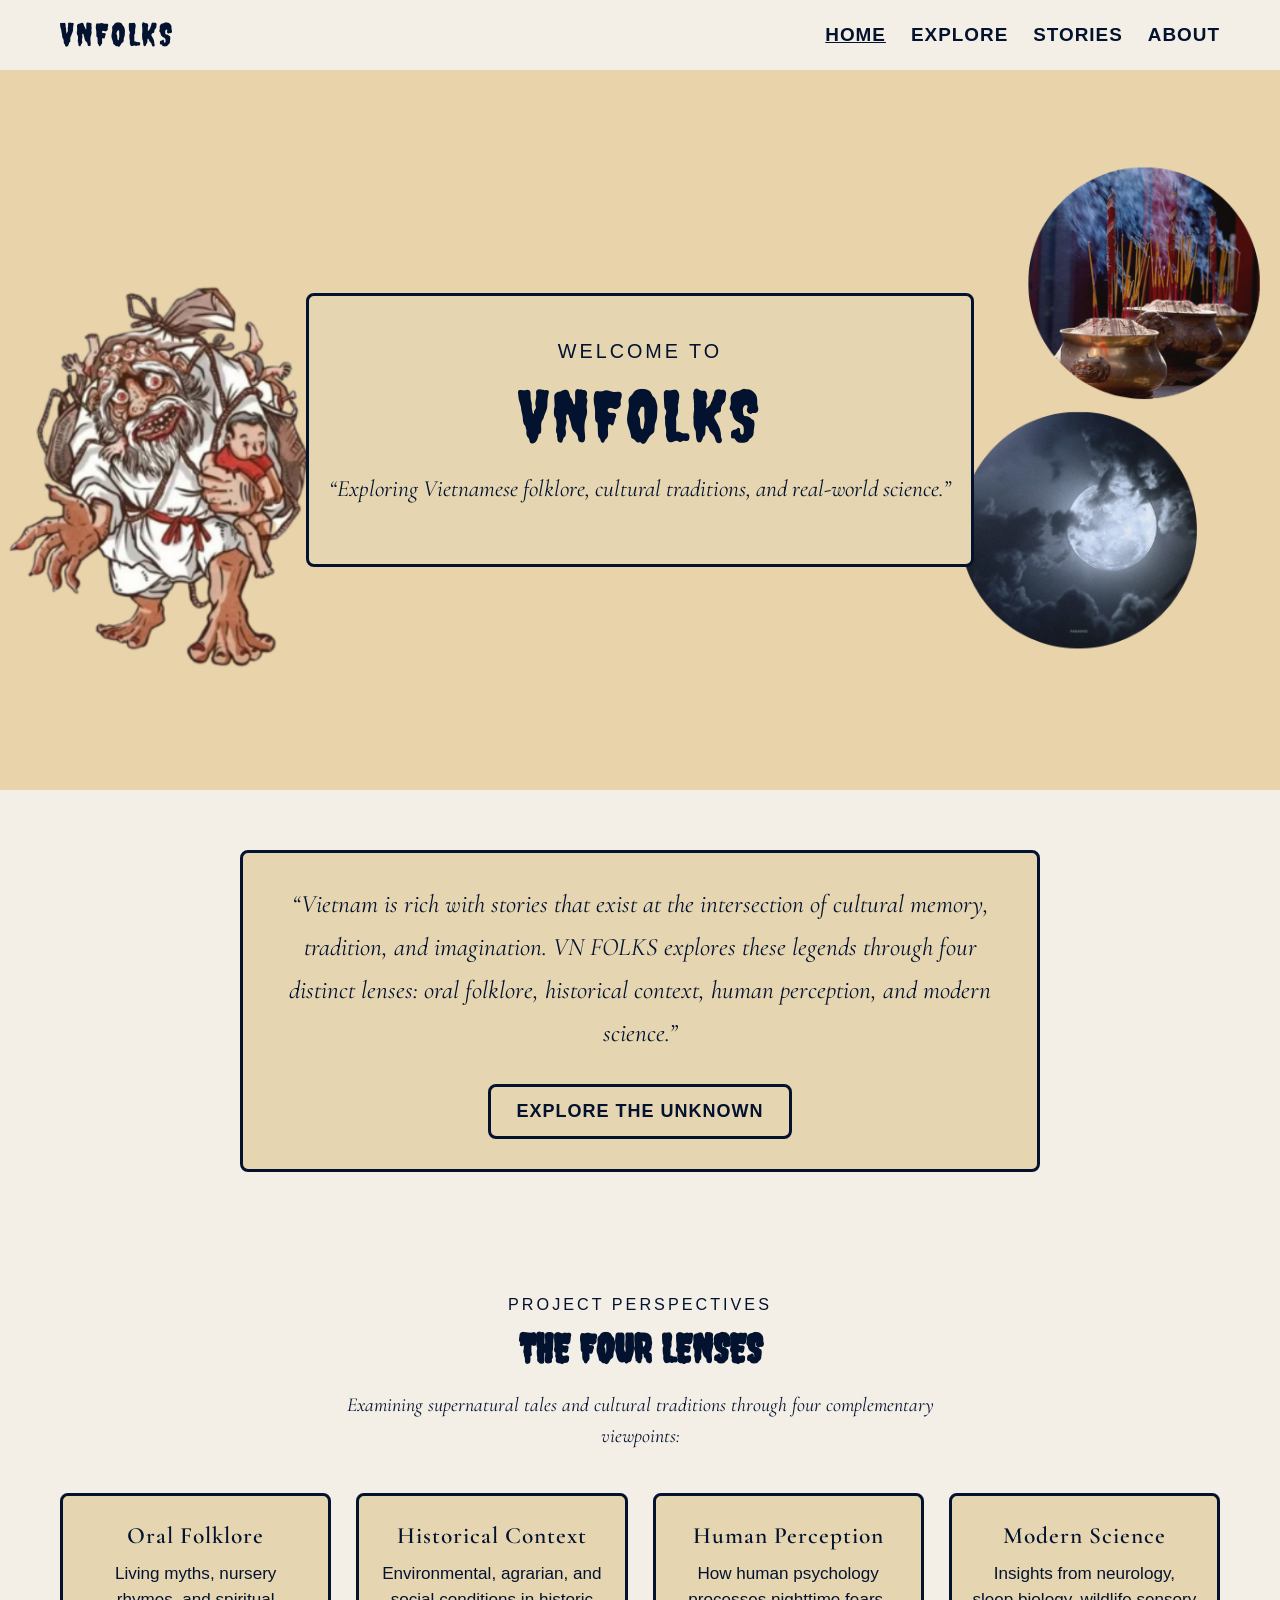
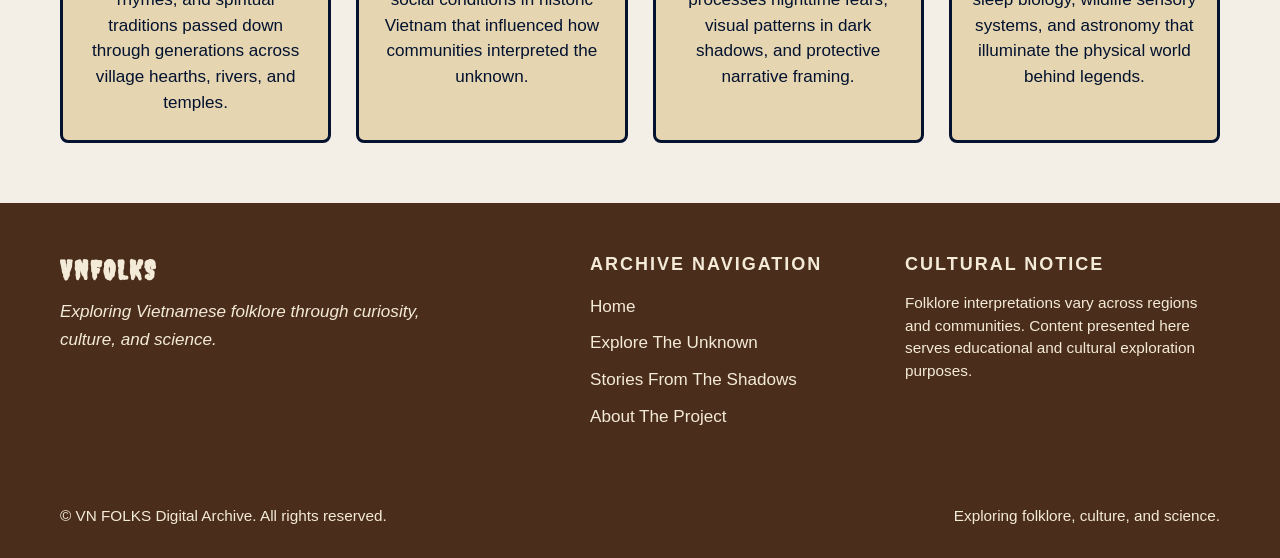
==== commit 4ce4ee12: "Remove commented sections from HTML files for cleaner code; update 'about.html', 'explore.html', 'in" ====
--- a/index.html
+++ b/index.html
@@ -10,7 +10,6 @@
 </head>
 <body>
 
-  <!-- Site Navigation -->
   <header class="site-header">
     <div class="container nav-wrapper">
       <a href="index.html" class="site-logo">VNFOLKS</a>
@@ -32,7 +31,6 @@
     </div>
   </header>
 
-  <!-- Mobile Drawer Menu -->
   <div class="mobile-nav-drawer">
     <ul class="mobile-nav-links">
       <li><a href="index.html">HOME</a></li>
@@ -43,29 +41,23 @@
   </div>
 
   <main id="main-content">
-    <!-- Hero Banner -->
     <section class="home-hero-section">
       <div class="hero-visual-canvas"></div>
       <div class="hero-vignette"></div>
 
-      <div class="hero-content animate-fade-in">
+      <div class="hero-content">
         <p class="hero-tagline-small">WELCOME TO</p>
         <h1 class="hero-main-title">VNFOLKS</h1>
         <p class="hero-subtitle">“Exploring Vietnamese folklore, cultural traditions, and real-world science.”</p>
       </div>
     </section>
     
-    <!-- Introduction -->
     <section class="home-intro-section">
       <div class="container">
-        <div class="intro-box animate-fade-in">
+        <div class="intro-box">
           <p class="intro-quote">
             “Vietnam is rich with stories that exist at the intersection of cultural memory, tradition, and imagination. VN FOLKS explores these legends through four distinct lenses: oral folklore, historical context, human perception, and modern science.”
           </p>
-
-          <div class="ornamental-divider">
-            <span class="divider-line"></span>
-          </div>
 
           <a href="explore.html" class="btn-archive btn-wine">
             EXPLORE THE UNKNOWN
@@ -74,7 +66,6 @@
       </div>
     </section>
 
-    <!-- Four Lenses Section -->
     <section class="home-pillars-section">
       <div class="container">
         <span class="section-label">PROJECT PERSPECTIVES</span>
@@ -116,7 +107,6 @@
     </section>
   </main>
 
-  <!-- Site Footer -->
   <footer class="site-footer">
     <div class="container">
       <div class="footer-top">
--- a/css/style.css
+++ b/css/style.css
@@ -1,28 +1,6 @@
 @import url('https://fonts.googleapis.com/css2?family=Creepster&family=Cormorant+Garamond:ital,wght@0,400;0,600;0,700;1,400;1,600&family=EB+Garamond:ital,wght@0,400;0,500;0,600;1,400&display=swap');
 
-:root {
-  --gold: #E8D1A7;
-  --brown: #84592B;
-  --wine: #743014;
-  --olive: #9D9167;
-  --dark-brown: #442D1C;
-
-  --bg-light: #F4EAD8;
-  --bg-warm: #EBDDC3;
-  --bg-dark: #1B110A;
-  --bg-card-dark: #251810;
-  --bg-overlay: rgba(18, 10, 6, 0.88);
-
-  --font-display: 'Creepster', cursive, serif;
-  --font-heading: 'Cormorant Garamond', 'Georgia', serif;
-  --font-body: 'EB Garamond', 'Times New Roman', serif;
-
-  --tr-fast: 0.2s ease;
-  --tr-smooth: 0.3s ease;
-}
-
-/* Reset */
-*, *::before, *::after {
+* {
   box-sizing: border-box;
   margin: 0;
   padding: 0;
@@ -30,321 +8,214 @@
 
 html {
   font-size: 18px;
-  scroll-behavior: smooth;
-  background-color: var(--bg-light);
-  color: var(--dark-brown);
+  background-color: #f4efe6;
+  color: #02122F;
 }
 
 body {
-  font-family: var(--font-body);
-  line-height: 1.7;
+  font-family: 'Segoe UI', Tahoma, Geneva, Verdana, sans-serif;
+  line-height: 1.6;
   min-height: 100vh;
   display: flex;
   flex-direction: column;
-  background-color: var(--bg-light);
-  background-image: 
-    radial-gradient(circle at 10% 20%, rgba(232, 209, 167, 0.25) 0%, transparent 40%),
-    radial-gradient(circle at 90% 80%, rgba(132, 89, 43, 0.08) 0%, transparent 50%),
-    linear-gradient(180deg, rgba(244, 234, 216, 0.98) 0%, rgba(235, 221, 195, 0.95) 100%);
-  background-attachment: fixed;
-  overflow-x: hidden;
-}
-
-/* Containers */
+  background-color: #f4efe6;
+  color: #02122F;
+}
+
 .container {
   width: 100%;
-  max-width: 1280px;
+  max-width: 1200px;
   margin: 0 auto;
-  padding: 0 2rem;
+  padding: 0 20px;
 }
 
 .container-narrow {
-  max-width: 960px;
-}
-
-/* Header & Navigation */
-.site-header {
+  max-width: 850px;
+}
+
+.site-header,
+.site-header.dark-header {
   position: sticky;
   top: 0;
-  z-index: 1000;
-  background-color: rgba(244, 234, 216, 0.94);
-  backdrop-filter: blur(8px);
-  border-bottom: 1px solid rgba(132, 89, 43, 0.3);
-  transition: background-color var(--tr-smooth), border-color var(--tr-smooth);
-}
-
-.site-header.dark-header {
-  background-color: rgba(27, 17, 10, 0.96);
-  border-bottom: 1px solid rgba(157, 145, 103, 0.3);
+  z-index: 100;
+  background-color: #f4efe6;
 }
 
 .nav-wrapper {
   display: flex;
   align-items: center;
   justify-content: space-between;
-  height: 80px;
-}
-
-.site-logo {
-  display: inline-block;
+  height: 70px;
+}
+
+.site-logo,
+.site-header.dark-header .site-logo {
   text-decoration: none;
-  color: var(--dark-brown);
-  font-family: var(--font-display);
-  font-size: 1.85rem;
-  font-weight: 400;
-  letter-spacing: 0.1em;
-  transition: opacity var(--tr-fast), transform var(--tr-fast);
-}
-
-.site-header.dark-header .site-logo {
-  color: var(--gold);
+  color: #02122F;
+  font-family: 'Creepster', cursive, serif;
+  font-size: 1.8rem;
+  letter-spacing: 2px;
 }
 
 .site-logo:hover {
-  opacity: 0.85;
-  transform: scale(1.02);
+  color: #02122F;
+  text-decoration: underline;
 }
 
 .nav-links {
   display: flex;
   align-items: center;
   list-style: none;
-  gap: 2.2rem;
-}
-
-.nav-item a {
+  gap: 25px;
+}
+
+.nav-item a,
+.site-header.dark-header .nav-item a {
   text-decoration: none;
-  font-family: var(--font-heading);
+  font-family: 'Segoe UI', Tahoma, Geneva, Verdana, sans-serif;
   font-size: 1.05rem;
-  font-weight: 600;
-  letter-spacing: 0.14em;
-  text-transform: uppercase;
-  color: var(--dark-brown);
-  position: relative;
-  padding: 0.4rem 0;
-  transition: color var(--tr-fast);
-}
-
-.site-header.dark-header .nav-item a {
-  color: var(--gold);
-}
-
-.nav-item a::after {
-  content: '';
-  position: absolute;
-  bottom: 0;
-  left: 0;
-  width: 0%;
-  height: 1px;
-  background-color: var(--wine);
-  transition: width var(--tr-smooth);
-}
-
-.site-header.dark-header .nav-item a::after {
-  background-color: var(--gold);
-}
-
-.nav-item a:hover::after,
-.nav-item a.active::after {
-  width: 100%;
+  font-weight: bold;
+  letter-spacing: 1px;
+  text-transform: uppercase;
+  color: #02122F;
+  padding: 5px 0;
 }
 
 .nav-item a:hover,
-.nav-item a.active {
-  color: var(--wine);
-}
-
+.nav-item a.active,
 .site-header.dark-header .nav-item a:hover,
 .site-header.dark-header .nav-item a.active {
-  color: #fff;
-}
-
-/* Mobile Navigation */
-.mobile-toggle {
+  color: #02122F;
+  text-decoration: underline;
+}
+
+.mobile-toggle,
+.site-header.dark-header .mobile-toggle {
   display: none;
   background: none;
   border: none;
   cursor: pointer;
-  padding: 0.5rem;
-  color: var(--dark-brown);
-}
-
-.site-header.dark-header .mobile-toggle {
-  color: var(--gold);
+  padding: 8px;
+  color: #02122F;
 }
 
 .hamburger-line {
   display: block;
-  width: 26px;
+  width: 25px;
   height: 2px;
   margin: 5px 0;
-  background-color: currentColor;
-  transition: transform var(--tr-smooth), opacity var(--tr-smooth);
+  background-color: #02122F;
 }
 
 .mobile-nav-drawer {
   display: none;
   position: fixed;
-  top: 80px;
+  top: 70px;
   left: 0;
   width: 100%;
-  background-color: var(--bg-warm);
-  border-bottom: 2px solid var(--brown);
-  padding: 2rem 0;
-  z-index: 999;
-  box-shadow: 0 10px 30px rgba(0, 0, 0, 0.15);
+  background-color: #f4efe6;
+  padding: 20px 0;
+  z-index: 99;
 }
 
 .site-header.dark-header + .mobile-nav-drawer,
 body.dark-mode .mobile-nav-drawer {
-  background-color: var(--bg-card-dark);
-  border-bottom: 2px solid var(--wine);
+  background-color: #f4efe6;
 }
 
 .mobile-nav-drawer.open {
   display: block;
-  animation: slideDown 0.3s ease forwards;
 }
 
 .mobile-nav-links {
   list-style: none;
   display: flex;
   flex-direction: column;
-  gap: 1.5rem;
-  text-align: center;
-}
-
-.mobile-nav-links a {
+  gap: 15px;
+  text-align: center;
+}
+
+.mobile-nav-links a,
+body.dark-mode .mobile-nav-links a {
   text-decoration: none;
-  font-family: var(--font-heading);
-  font-size: 1.25rem;
-  letter-spacing: 0.15em;
-  text-transform: uppercase;
-  color: var(--dark-brown);
-}
-
-body.dark-mode .mobile-nav-links a {
-  color: var(--gold);
-}
-
-/* Typography */
-h1, h2, h3, h4 {
-  font-family: var(--font-heading);
+  font-family: 'Segoe UI', Tahoma, Geneva, Verdana, sans-serif;
+  font-size: 1.2rem;
+  letter-spacing: 1px;
+  text-transform: uppercase;
+  color: #02122F;
+}
+
+.mobile-nav-links a:hover {
+  text-decoration: underline;
+}
+
+h1, h2, h3, h4, h5, h6 {
+  font-family: 'Cormorant Garamond', Georgia, serif;
   font-weight: 600;
-  color: var(--dark-brown);
-  line-height: 1.25;
+  color: #02122F;
+  line-height: 1.3;
 }
 
 .display-title {
-  font-family: var(--font-display);
-  font-weight: 700;
-  letter-spacing: 0.18em;
-  text-transform: uppercase;
+  font-family: 'Creepster', cursive, serif;
+  font-weight: bold;
+  letter-spacing: 2px;
+  text-transform: uppercase;
+  color: #02122F;
 }
 
 p {
-  margin-bottom: 1.2rem;
+  margin-bottom: 1rem;
+  color: #02122F;
 }
 
 .lead-text {
-  font-size: 1.2rem;
+  font-size: 1.15rem;
   font-style: italic;
-  line-height: 1.8;
-  color: var(--dark-brown);
-  opacity: 0.9;
-}
-
-.ornamental-divider {
-  display: flex;
-  align-items: center;
-  justify-content: center;
-  margin: 3rem auto;
-  width: 100%;
-  max-width: 480px;
-  opacity: 0.5;
-}
-
+  line-height: 1.7;
+  color: #02122F;
+}
+
+.ornamental-divider,
 .divider-line {
-  flex: 1;
-  height: 1px;
-  background-color: var(--brown);
-}
-
-/* Buttons */
-.btn-archive {
-  display: inline-flex;
-  align-items: center;
-  justify-content: center;
-  gap: 0.8rem;
+  display: none;
+}
+
+.btn-archive,
+.btn-archive.btn-wine,
+.btn-archive.btn-gold {
+  display: inline-block;
   text-decoration: none;
-  font-family: var(--font-heading);
+  font-family: 'Segoe UI', Tahoma, Geneva, Verdana, sans-serif;
   font-size: 1rem;
-  font-weight: 600;
-  letter-spacing: 0.2em;
-  text-transform: uppercase;
-  padding: 0.85rem 2.2rem;
-  border: 1px solid var(--dark-brown);
-  background-color: transparent;
-  color: var(--dark-brown);
+  font-weight: bold;
+  letter-spacing: 1px;
+  text-transform: uppercase;
+  padding: 10px 25px;
+  border: 3px solid #02122F;
+  background-color: #E6D5B1;
+  color: #02122F;
+  border-radius: 8px;
   cursor: pointer;
-  position: relative;
-  transition: all var(--tr-smooth);
-}
-
-.btn-archive::before {
-  content: '';
-  position: absolute;
-  top: 3px;
-  left: 3px;
-  right: 3px;
-  bottom: 3px;
-  border: 1px solid transparent;
-  transition: border-color var(--tr-smooth);
-}
-
-.btn-archive:hover {
-  background-color: var(--dark-brown);
-  color: var(--gold);
-  box-shadow: 0 6px 18px rgba(68, 45, 28, 0.2);
-  transform: translateY(-2px);
-}
-
-.btn-archive:hover::before {
-  border-color: rgba(232, 209, 167, 0.5);
-}
-
-.btn-archive.btn-wine {
-  border-color: var(--wine);
-  color: var(--wine);
-}
-
-.btn-archive.btn-wine:hover {
-  background-color: var(--wine);
-  color: var(--gold);
-}
-
-.btn-archive.btn-gold {
-  border-color: var(--gold);
-  color: var(--gold);
-}
-
+}
+
+.btn-archive:hover,
+.btn-archive.btn-wine:hover,
 .btn-archive.btn-gold:hover {
-  background-color: var(--gold);
-  color: var(--dark-brown);
-}
-
-/* Home Page Hero */
+  background-color: #E6D5B1;
+  color: #02122F;
+  text-decoration: underline;
+}
+
 .home-hero-section {
   position: relative;
   width: 100%;
-  min-height: calc(100vh - 80px);
+  min-height: 80vh;
   display: flex;
   flex-direction: column;
   justify-content: center;
   align-items: center;
-  background-color: #E8D1A7;
-  overflow: hidden;
-  border-bottom: 1px solid rgba(132, 89, 43, 0.35);
+  background-color: #f4efe6;
 }
 
 .hero-visual-canvas {
@@ -355,7 +226,7 @@
   height: 100%;
   background-image: url('../assets/homebackground.png');
   background-size: cover;
-  background-position: center center;
+  background-position: center;
   background-repeat: no-repeat;
   opacity: 0.95;
   z-index: 1;
@@ -367,7 +238,7 @@
   left: 0;
   width: 100%;
   height: 100%;
-  background: radial-gradient(circle at center, rgba(232, 209, 167, 0.2) 20%, rgba(200, 175, 135, 0.3) 100%);
+  background-color: transparent;
   z-index: 2;
   pointer-events: none;
 }
@@ -376,175 +247,194 @@
   position: relative;
   z-index: 3;
   text-align: center;
-  max-width: 780px;
-  padding: 3rem 1.5rem;
+  max-width: 760px;
+  padding: 40px 20px;
   margin: auto;
+  border: 3px solid #02122F;
+  background-color: #E6D5B1;
+  border-radius: 8px;
 }
 
 .hero-tagline-small {
-  font-family: var(--font-heading);
-  font-size: 1.15rem;
-  letter-spacing: 0.35em;
-  text-transform: uppercase;
-  color: var(--dark-brown);
-  margin-bottom: 0.5rem;
-  opacity: 0.9;
+  font-family: 'Segoe UI', Tahoma, Geneva, Verdana, sans-serif;
+  font-size: 1.1rem;
+  letter-spacing: 3px;
+  text-transform: uppercase;
+  color: #02122F;
+  margin-bottom: 10px;
 }
 
 .hero-main-title {
-  font-family: var(--font-display);
-  font-size: clamp(3.8rem, 8.5vw, 7.2rem);
-  font-weight: 400;
-  letter-spacing: 0.12em;
-  color: var(--dark-brown);
-  text-shadow: 0 3px 6px rgba(68, 45, 28, 0.15);
-  margin-bottom: 1.2rem;
+  font-family: 'Creepster', cursive, serif;
+  font-size: 4rem;
+  font-weight: normal;
+  letter-spacing: 3px;
+  color: #02122F;
+  margin-bottom: 15px;
   line-height: 1.1;
 }
 
 .hero-subtitle {
-  font-family: var(--font-heading);
-  font-size: clamp(1.1rem, 2.2vw, 1.45rem);
+  font-family: 'Cormorant Garamond', Georgia, serif;
+  font-size: 1.3rem;
   font-style: italic;
-  color: var(--wine);
-  letter-spacing: 0.05em;
-  line-height: 1.6;
-  margin-bottom: 0;
+  color: #02122F;
+  line-height: 1.5;
 }
 
 .home-intro-section {
-  padding: 5.5rem 0;
-  background-color: var(--bg-light);
-  border-bottom: 1px solid rgba(132, 89, 43, 0.25);
+  position: relative;
+  z-index: 4;
+  padding: 60px 0;
+  background-color: #f4efe6;
   text-align: center;
 }
 
 .intro-box {
-  max-width: 820px;
+  max-width: 800px;
   margin: 0 auto;
+  border: 3px solid #02122F;
+  background-color: #E6D5B1;
+  border-radius: 8px;
+  padding: 30px;
 }
 
 .intro-quote {
-  font-family: var(--font-heading);
-  font-size: clamp(1.25rem, 2.6vw, 1.65rem);
+  font-family: 'Cormorant Garamond', Georgia, serif;
+  font-size: 1.4rem;
   font-style: italic;
-  line-height: 1.8;
-  color: var(--dark-brown);
-  margin-bottom: 2.5rem;
+  line-height: 1.7;
+  color: #02122F;
+  margin-bottom: 30px;
+  padding: 0 15px;
+}
+
+.home-pillars-section {
   position: relative;
-  padding: 0 1rem;
-}
-
-/* Four Pillars Grid */
-.home-pillars-section {
-  padding: 5rem 0;
-  background-color: var(--bg-warm);
+  z-index: 4;
+  padding: 60px 0;
+  background-color: #f4efe6;
 }
 
 .section-label {
-  font-family: var(--font-heading);
-  font-size: 0.95rem;
-  letter-spacing: 0.3em;
-  text-transform: uppercase;
-  color: var(--wine);
-  text-align: center;
-  margin-bottom: 0.6rem;
+  font-family: 'Segoe UI', Tahoma, Geneva, Verdana, sans-serif;
+  font-size: 0.9rem;
+  letter-spacing: 3px;
+  text-transform: uppercase;
+  color: #02122F;
+  text-align: center;
+  margin-bottom: 5px;
   display: block;
 }
 
 .section-title {
-  font-family: var(--font-display);
-  font-size: clamp(1.8rem, 3.5vw, 2.6rem);
-  text-align: center;
-  color: var(--dark-brown);
-  margin-bottom: 1.2rem;
+  font-family: 'Creepster', cursive, serif;
+  font-size: 2.2rem;
+  text-align: center;
+  color: #02122F;
+  margin-bottom: 15px;
 }
 
 .section-sub {
-  font-family: var(--font-heading);
-  font-size: 1.15rem;
+  font-family: 'Cormorant Garamond', Georgia, serif;
+  font-size: 1.1rem;
   font-style: italic;
   text-align: center;
-  max-width: 650px;
-  margin: 0 auto 3.5rem;
-  opacity: 0.85;
+  max-width: 600px;
+  margin: 0 auto 40px;
+  color: #02122F;
 }
 
 .pillars-grid {
-  display: grid;
-  grid-template-columns: repeat(auto-fit, minmax(240px, 1fr));
-  gap: 2rem;
-  margin-top: 2rem;
+  display: flex;
+  flex-wrap: wrap;
+  gap: 25px;
+  margin-top: 20px;
+  justify-content: center;
 }
 
 .pillar-card {
-  background-color: var(--bg-light);
-  border: 1px solid rgba(132, 89, 43, 0.3);
-  padding: 2.2rem 1.6rem;
-  text-align: center;
-  transition: transform var(--tr-smooth), box-shadow var(--tr-smooth);
+  flex: 1 1 240px;
+  max-width: 280px;
+  background-color: #E6D5B1;
+  border: 3px solid #02122F;
+  border-radius: 8px;
+  padding: 25px 20px;
+  text-align: center;
+  color: #02122F;
 }
 
 .pillar-card:hover {
-  transform: translateY(-4px);
-  box-shadow: 0 8px 24px rgba(68, 45, 28, 0.12);
-  border-color: var(--wine);
+  background-color: #E6D5B1;
+  border: 3px solid #02122F;
 }
 
 .pillar-title {
-  font-family: var(--font-heading);
-  font-size: 1.25rem;
-  letter-spacing: 0.08em;
-  margin-bottom: 0.8rem;
+  font-family: 'Cormorant Garamond', Georgia, serif;
+  font-size: 1.3rem;
+  letter-spacing: 1px;
+  margin-bottom: 10px;
+  color: #02122F;
 }
 
 .pillar-desc {
   font-size: 0.95rem;
-  line-height: 1.6;
-  opacity: 0.85;
+  line-height: 1.5;
   margin-bottom: 0;
-}
-
-/* Footer */
+  color: #02122F;
+}
+
 .site-footer {
+  position: relative;
+  z-index: 10;
   margin-top: auto;
-  background-color: var(--bg-dark);
-  color: var(--gold);
-  border-top: 2px solid var(--wine);
-  padding: 4.5rem 0 2.5rem;
+  background-color: #4a2e1b;
+  color: #f4ead8;
+  padding: 50px 0 30px;
 }
 
 .footer-top {
-  display: grid;
-  grid-template-columns: 2fr 1fr 1fr;
-  gap: 3.5rem;
-  padding-bottom: 3.5rem;
-  border-bottom: 1px solid rgba(232, 209, 167, 0.15);
+  display: flex;
+  flex-wrap: wrap;
+  gap: 40px;
+  padding-bottom: 40px;
+}
+
+.footer-brand {
+  flex: 2 1 300px;
 }
 
 .footer-brand h4 {
-  font-family: var(--font-display);
-  font-size: 1.6rem;
-  letter-spacing: 0.2em;
-  color: var(--gold);
-  margin-bottom: 0.8rem;
+  font-family: 'Creepster', cursive, serif;
+  font-size: 1.5rem;
+  letter-spacing: 2px;
+  color: #f4ead8;
+  margin-bottom: 10px;
 }
 
 .footer-brand p {
-  font-size: 1rem;
+  font-size: 0.95rem;
   font-style: italic;
-  opacity: 0.8;
-  max-width: 440px;
+  max-width: 400px;
+  color: #f4ead8;
+}
+
+.footer-nav {
+  flex: 1 1 180px;
+}
+
+.footer-info {
+  flex: 1 1 220px;
 }
 
 .footer-nav h5,
 .footer-info h5 {
-  font-family: var(--font-heading);
+  font-family: 'Segoe UI', Tahoma, Geneva, Verdana, sans-serif;
   font-size: 1rem;
-  letter-spacing: 0.18em;
-  text-transform: uppercase;
-  color: var(--gold);
-  margin-bottom: 1.2rem;
+  letter-spacing: 2px;
+  text-transform: uppercase;
+  color: #f4ead8;
+  margin-bottom: 15px;
 }
 
 .footer-nav ul {
@@ -552,51 +442,39 @@
 }
 
 .footer-nav li {
-  margin-bottom: 0.6rem;
+  margin-bottom: 8px;
 }
 
 .footer-nav a {
   text-decoration: none;
   font-size: 0.95rem;
-  color: rgba(232, 209, 167, 0.75);
-  transition: color var(--tr-fast);
+  color: #f4ead8;
 }
 
 .footer-nav a:hover {
-  color: #fff;
+  color: #ffffff;
+  text-decoration: underline;
 }
 
 .footer-disclaimer-text {
-  font-size: 0.88rem;
-  line-height: 1.6;
-  opacity: 0.7;
+  font-size: 0.85rem;
+  line-height: 1.5;
+  color: #f4ead8;
 }
 
 .footer-bottom {
-  padding-top: 2rem;
+  padding-top: 25px;
   display: flex;
   justify-content: space-between;
   align-items: center;
   font-size: 0.85rem;
-  opacity: 0.65;
-}
-
-/* Animations */
-@keyframes fadeIn {
-  from { opacity: 0; transform: translateY(12px); }
-  to { opacity: 1; transform: translateY(0); }
-}
-
-@keyframes slideDown {
-  from { opacity: 0; transform: translateY(-15px); }
-  to { opacity: 1; transform: translateY(0); }
-}
-
-.animate-fade-in {
-  animation: fadeIn 0.8s var(--tr-smooth) forwards;
-}
-
-/* Responsive Media Queries */
+  color: #f4ead8;
+}
+
+img, svg {
+  max-width: 100%;
+}
+
 @media (max-width: 900px) {
   .nav-links {
     display: none;
@@ -608,27 +486,21 @@
 
   .hero-visual-canvas {
     background-position: center top;
-    opacity: 0.9;
   }
 
   .hero-content {
-    background: rgba(244, 234, 216, 0.88);
-    backdrop-filter: blur(6px);
-    border: 1px solid rgba(132, 89, 43, 0.35);
-    border-radius: 4px;
-    box-shadow: 0 10px 30px rgba(68, 45, 28, 0.12);
-    margin: 1.5rem;
-    padding: 2.2rem 1.4rem;
+    margin: 20px;
+    padding: 30px 15px;
   }
 
   .footer-top {
-    grid-template-columns: 1fr;
-    gap: 2.5rem;
+    flex-direction: column;
+    gap: 30px;
   }
 
   .footer-bottom {
     flex-direction: column;
-    gap: 1rem;
+    gap: 10px;
     text-align: center;
   }
 }
@@ -639,20 +511,15 @@
   }
 
   .nav-wrapper {
-    height: 70px;
-  }
-
-  .home-hero-section {
-    min-height: 85vh;
+    height: 60px;
+  }
+
+  .hero-main-title {
+    font-size: 2.8rem;
   }
 
   .hero-content {
-    padding: 1.8rem 1rem;
-    margin: 1rem;
-  }
-
-  .btn-archive {
-    width: 100%;
-    padding: 0.8rem 1.5rem;
+    padding: 20px 10px;
+    margin: 10px;
   }
 }
--- a/css/pages.css
+++ b/css/pages.css
@@ -1,93 +1,85 @@
-/* Page styles for Explore, Stories, About, and Modals */
-
-.archive-page-header {
-  padding: 4.5rem 0 3.5rem;
+.archive-page-header,
+.archive-page-header.dark-banner {
+  padding: 50px 0 40px;
   text-align: center;
   position: relative;
-  border-bottom: 1px solid rgba(132, 89, 43, 0.25);
-  background-color: var(--bg-warm);
-}
-
-.archive-page-header.dark-banner {
-  background-color: var(--bg-dark);
-  border-bottom: 1px solid rgba(232, 209, 167, 0.2);
-  color: var(--gold);
-}
-
-.archive-page-header.dark-banner h1 {
-  color: var(--gold);
-}
-
-.archive-page-header.dark-banner .page-subtitle {
-  color: rgba(232, 209, 167, 0.85);
+  z-index: 4;
+  background-color: #f4efe6;
+  color: #02122F;
+}
+
+.archive-page-header.dark-banner h1,
+.archive-page-header.dark-banner .page-subtitle,
+.dark-banner .page-category-tag {
+  color: #02122F;
 }
 
 .page-category-tag {
-  font-family: var(--font-heading);
+  font-family: 'Segoe UI', Tahoma, Geneva, Verdana, sans-serif;
   font-size: 0.95rem;
-  letter-spacing: 0.35em;
-  text-transform: uppercase;
-  color: var(--wine);
-  margin-bottom: 0.8rem;
+  letter-spacing: 3px;
+  text-transform: uppercase;
+  color: #02122F;
+  margin-bottom: 10px;
   display: block;
 }
 
-.dark-banner .page-category-tag {
-  color: var(--gold);
-  opacity: 0.9;
-}
-
 .page-title {
-  font-family: var(--font-display);
-  font-size: clamp(2rem, 4.5vw, 3.4rem);
-  font-weight: 700;
-  letter-spacing: 0.16em;
-  margin-bottom: 1rem;
+  font-family: 'Creepster', cursive, serif;
+  font-size: 2.8rem;
+  font-weight: bold;
+  letter-spacing: 2px;
+  margin-bottom: 12px;
+  color: #02122F;
 }
 
 .page-subtitle {
-  font-family: var(--font-heading);
-  font-size: clamp(1.1rem, 2vw, 1.35rem);
+  font-family: 'Cormorant Garamond', Georgia, serif;
+  font-size: 1.2rem;
   font-style: italic;
-  max-width: 680px;
+  max-width: 650px;
   margin: 0 auto;
-  line-height: 1.6;
-  opacity: 0.9;
-}
-
-/* Explore Grid */
+  line-height: 1.5;
+  color: #02122F;
+}
+
 .explore-main-section {
-  padding: 4.5rem 0 6rem;
+  position: relative;
+  z-index: 4;
+  padding: 50px 0;
+  background-color: #f4efe6;
 }
 
 .explore-grid {
-  display: grid;
-  grid-template-columns: repeat(auto-fit, minmax(350px, 1fr));
-  gap: 2.8rem;
+  display: flex;
+  flex-wrap: wrap;
+  gap: 30px;
+  justify-content: center;
 }
 
 .explore-card {
-  background-color: var(--bg-light);
-  border: 1px solid rgba(132, 89, 43, 0.35);
+  flex: 1 1 300px;
+  max-width: 360px;
+  background-color: #f4efe6;
+  border: 3px solid #02122F;
+  border-radius: 8px;
   display: flex;
   flex-direction: column;
   position: relative;
-  transition: transform var(--tr-smooth), box-shadow var(--tr-smooth), border-color var(--tr-smooth);
 }
 
 .explore-card:hover {
-  transform: translateY(-6px);
-  border-color: var(--wine);
-  box-shadow: 0 12px 28px rgba(68, 45, 28, 0.14);
+  border: 3px solid #02122F;
 }
 
 .explore-card-media {
   width: 100%;
-  height: 240px;
-  background-color: #20140c;
+  height: 220px;
+  background-color: #f4efe6;
   overflow: hidden;
   position: relative;
-  border-bottom: 1px solid rgba(132, 89, 43, 0.3);
+  border-top-left-radius: 5px;
+  border-top-right-radius: 5px;
 }
 
 .explore-card-media img,
@@ -95,59 +87,53 @@
   width: 100%;
   height: 100%;
   object-fit: cover;
-  transition: transform 0.6s ease;
-}
-
-.explore-card:hover .explore-card-media img,
-.explore-card:hover .explore-card-media svg {
-  transform: scale(1.03);
+  display: block;
 }
 
 .card-badge {
   position: absolute;
-  top: 14px;
-  right: 14px;
-  background-color: rgba(68, 45, 28, 0.88);
-  backdrop-filter: blur(4px);
-  color: var(--gold);
-  font-family: var(--font-heading);
-  font-size: 0.78rem;
-  letter-spacing: 0.12em;
-  text-transform: uppercase;
-  padding: 0.35rem 0.85rem;
-  border: 1px solid rgba(232, 209, 167, 0.4);
+  top: 10px;
+  right: 10px;
+  background: #E6D5B1;
+  color: #02122F;
+  border: 2px solid #02122F;
+  border-radius: 4px;
+  padding: 2px 8px;
+  font-size: 0.8rem;
+  font-family: 'Segoe UI', Tahoma, Geneva, Verdana, sans-serif;
+  font-weight: bold;
+  letter-spacing: 1px;
+  text-transform: uppercase;
   z-index: 2;
 }
 
 .explore-card-content {
-  padding: 2rem;
+  padding: 20px;
   display: flex;
   flex-direction: column;
   flex: 1;
 }
 
 .card-viet-name {
-  font-family: var(--font-heading);
+  font-family: 'Cormorant Garamond', Georgia, serif;
   font-size: 0.95rem;
   font-style: italic;
-  color: var(--brown);
-  margin-bottom: 0.4rem;
+  color: #02122F;
+  margin-bottom: 5px;
 }
 
 .explore-card-title {
-  font-family: var(--font-heading);
-  font-size: 1.55rem;
-  color: var(--dark-brown);
-  margin-bottom: 0.8rem;
-  line-height: 1.3;
+  font-family: 'Cormorant Garamond', Georgia, serif;
+  font-size: 1.4rem;
+  color: #02122F;
+  margin-bottom: 10px;
 }
 
 .explore-card-desc {
-  font-size: 1rem;
-  line-height: 1.65;
-  color: var(--dark-brown);
-  opacity: 0.88;
-  margin-bottom: 2rem;
+  font-size: 0.95rem;
+  line-height: 1.6;
+  color: #02122F;
+  margin-bottom: 20px;
   flex: 1;
 }
 
@@ -160,36 +146,35 @@
   display: flex;
   align-items: center;
   justify-content: center;
-  padding: 0.8rem 1.4rem;
-  background-color: transparent;
-  border: 1px solid var(--brown);
-  color: var(--dark-brown);
-  font-family: var(--font-heading);
+  padding: 10px 15px;
+  background-color: #E6D5B1;
+  border: 3px solid #02122F;
+  border-radius: 6px;
+  color: #02122F;
+  font-family: 'Segoe UI', Tahoma, Geneva, Verdana, sans-serif;
   font-size: 0.95rem;
-  font-weight: 600;
-  letter-spacing: 0.18em;
+  font-weight: bold;
+  letter-spacing: 1px;
   text-transform: uppercase;
   cursor: pointer;
-  transition: all var(--tr-fast);
 }
 
 .btn-discover:hover {
-  background-color: var(--brown);
-  color: var(--gold);
-}
-
-/* Stories Page */
+  background-color: #E6D5B1;
+  color: #02122F;
+  text-decoration: underline;
+}
+
 body.dark-stories-page {
-  background-color: var(--bg-dark);
-  background-image: 
-    radial-gradient(circle at 10% 10%, rgba(116, 48, 20, 0.15) 0%, transparent 40%),
-    radial-gradient(circle at 90% 90%, rgba(68, 45, 28, 0.2) 0%, transparent 50%),
-    linear-gradient(180deg, #18100a 0%, #120905 100%);
-  color: var(--gold);
+  background-color: #f4efe6;
+  color: #02122F;
 }
 
 .stories-main-section {
-  padding: 3rem 0 6rem;
+  position: relative;
+  z-index: 4;
+  padding: 40px 0 70px;
+  background-color: #f4efe6;
 }
 
 .filter-bar-wrapper {
@@ -197,57 +182,60 @@
   justify-content: center;
   align-items: center;
   flex-wrap: wrap;
-  gap: 0.8rem;
-  margin-bottom: 3.5rem;
+  gap: 10px;
+  margin-bottom: 40px;
 }
 
 .filter-btn {
-  background: transparent;
-  border: 1px solid rgba(232, 209, 167, 0.3);
-  color: rgba(232, 209, 167, 0.8);
-  font-family: var(--font-heading);
+  background-color: #E6D5B1;
+  border: 3px solid #02122F;
+  border-radius: 6px;
+  color: #02122F;
+  font-family: 'Segoe UI', Tahoma, Geneva, Verdana, sans-serif;
   font-size: 0.9rem;
-  letter-spacing: 0.15em;
-  text-transform: uppercase;
-  padding: 0.6rem 1.4rem;
+  font-weight: bold;
+  letter-spacing: 1px;
+  text-transform: uppercase;
+  padding: 8px 16px;
   cursor: pointer;
-  transition: all var(--tr-fast);
 }
 
 .filter-btn:hover,
 .filter-btn.active {
-  background-color: var(--wine);
-  border-color: var(--gold);
-  color: var(--gold);
+  background-color: #E6D5B1;
+  color: #02122F;
+  text-decoration: underline;
 }
 
 .stories-grid {
-  display: grid;
-  grid-template-columns: repeat(auto-fit, minmax(340px, 1fr));
-  gap: 2.5rem;
+  display: flex;
+  flex-wrap: wrap;
+  gap: 30px;
+  justify-content: center;
 }
 
 .story-card {
-  background-color: var(--bg-card-dark);
-  border: 1px solid rgba(157, 145, 103, 0.25);
+  flex: 1 1 300px;
+  max-width: 360px;
+  background-color: #f4efe6;
+  border: 3px solid #02122F;
+  border-radius: 8px;
   display: flex;
   flex-direction: column;
   position: relative;
-  transition: transform var(--tr-smooth), border-color var(--tr-smooth), box-shadow var(--tr-smooth);
 }
 
 .story-card:hover {
-  transform: translateY(-6px);
-  border-color: var(--gold);
-  box-shadow: 0 10px 30px rgba(0, 0, 0, 0.5);
+  border: 3px solid #02122F;
 }
 
 .story-card-media {
   width: 100%;
-  height: 230px;
-  background-color: #0c0704;
+  height: 200px;
+  background-color: #f4efe6;
   overflow: hidden;
-  border-bottom: 1px solid rgba(157, 145, 103, 0.2);
+  border-top-left-radius: 5px;
+  border-top-right-radius: 5px;
 }
 
 .story-card-media img,
@@ -255,50 +243,45 @@
   width: 100%;
   height: 100%;
   object-fit: cover;
-  transition: transform 0.6s ease;
-}
-
-.story-card:hover .story-card-media img,
-.story-card:hover .story-card-media svg {
-  transform: scale(1.03);
+  display: block;
 }
 
 .story-card-content {
-  padding: 1.8rem;
+  padding: 20px;
   display: flex;
   flex-direction: column;
   flex: 1;
 }
 
 .story-region-tag {
-  font-family: var(--font-heading);
+  font-family: 'Segoe UI', Tahoma, Geneva, Verdana, sans-serif;
   font-size: 0.85rem;
-  letter-spacing: 0.15em;
-  text-transform: uppercase;
-  color: var(--olive);
-  margin-bottom: 0.5rem;
+  letter-spacing: 1px;
+  text-transform: uppercase;
+  color: #02122F;
+  margin-bottom: 5px;
 }
 
 .story-card-title {
-  font-family: var(--font-heading);
-  font-size: 1.5rem;
-  color: var(--gold);
-  margin-bottom: 0.3rem;
+  font-family: 'Cormorant Garamond', Georgia, serif;
+  font-size: 1.4rem;
+  color: #02122F;
+  margin-bottom: 4px;
 }
 
 .story-card-epithet {
-  font-family: var(--font-heading);
-  font-size: 1rem;
+  font-family: 'Cormorant Garamond', Georgia, serif;
+  font-size: 0.95rem;
   font-style: italic;
-  color: var(--brown);
-  margin-bottom: 1rem;
+  color: #02122F;
+  margin-bottom: 12px;
 }
 
 .story-card-desc {
-  font-size: 0.96rem;
-  line-height: 1.6;
-  color: rgba(232, 209, 167, 0.85);
-  margin-bottom: 1.8rem;
+  font-size: 0.95rem;
+  line-height: 1.5;
+  color: #02122F;
+  margin-bottom: 20px;
   flex: 1;
 }
 
@@ -307,91 +290,86 @@
   display: flex;
   align-items: center;
   justify-content: center;
-  padding: 0.8rem 1.4rem;
-  background-color: transparent;
-  border: 1px solid var(--wine);
-  color: var(--gold);
-  font-family: var(--font-heading);
+  padding: 10px 15px;
+  background-color: #E6D5B1;
+  border: 3px solid #02122F;
+  border-radius: 6px;
+  color: #02122F;
+  font-family: 'Segoe UI', Tahoma, Geneva, Verdana, sans-serif;
   font-size: 0.9rem;
-  font-weight: 600;
-  letter-spacing: 0.18em;
+  font-weight: bold;
+  letter-spacing: 1px;
   text-transform: uppercase;
   cursor: pointer;
-  transition: all var(--tr-fast);
 }
 
 .btn-read-story:hover {
-  background-color: var(--wine);
-  color: #fff;
-  border-color: var(--gold);
-}
-
-/* About Page */
+  background-color: #E6D5B1;
+  color: #02122F;
+  text-decoration: underline;
+}
+
 .about-manifesto-hero {
-  padding: 5rem 0 3.5rem;
-  background-color: var(--bg-warm);
-  border-bottom: 1px solid rgba(132, 89, 43, 0.3);
+  position: relative;
+  z-index: 4;
+  padding: 60px 0 40px;
+  background-color: #f4efe6;
 }
 
 .manifesto-quote-block {
-  max-width: 820px;
+  max-width: 750px;
   margin: 0 auto;
   text-align: center;
-  position: relative;
-  padding: 0 1rem;
+  padding: 25px;
+  border: 3px solid #02122F;
+  background-color: #E6D5B1;
+  border-radius: 8px;
 }
 
 .manifesto-quote-block blockquote {
-  font-family: var(--font-heading);
-  font-size: clamp(1.2rem, 2.2vw, 1.55rem);
+  font-family: 'Cormorant Garamond', Georgia, serif;
+  font-size: 1.4rem;
   font-style: italic;
-  line-height: 1.8;
-  color: var(--dark-brown);
-  margin-bottom: 2rem;
+  line-height: 1.7;
+  color: #02122F;
 }
 
 .about-sections-wrapper {
-  padding: 5rem 0;
+  position: relative;
+  z-index: 4;
+  padding: 60px 0;
+  background-color: #f4efe6;
 }
 
 .about-article {
-  margin-bottom: 4.5rem;
-  padding-bottom: 3.5rem;
-  border-bottom: 1px solid rgba(132, 89, 43, 0.2);
-}
-
-.about-article:last-of-type {
-  border-bottom: none;
+  margin-bottom: 30px;
+  padding: 25px;
+  border: 3px solid #02122F;
+  background-color: #E6D5B1;
+  border-radius: 8px;
 }
 
 .article-header {
-  margin-bottom: 1.6rem;
+  margin-bottom: 15px;
 }
 
 .article-number {
-  font-family: var(--font-display);
-  font-size: 1rem;
-  letter-spacing: 0.2em;
-  color: var(--wine);
-  display: block;
-  margin-bottom: 0.4rem;
+  display: none;
 }
 
 .article-title {
-  font-family: var(--font-heading);
-  font-size: clamp(1.6rem, 3vw, 2.2rem);
-  color: var(--dark-brown);
+  font-family: 'Cormorant Garamond', Georgia, serif;
+  font-size: 1.8rem;
+  color: #02122F;
 }
 
 .about-article p {
-  font-size: 1.1rem;
-  line-height: 1.85;
-  color: var(--dark-brown);
-  opacity: 0.9;
-  margin-bottom: 1.4rem;
-}
-
-/* Modal Popup */
+  font-size: 1.05rem;
+  line-height: 1.7;
+  color: #02122F;
+  margin-bottom: 15px;
+}
+
 .modal-overlay {
   display: none;
   position: fixed;
@@ -399,11 +377,10 @@
   left: 0;
   width: 100%;
   height: 100%;
-  background-color: var(--bg-overlay);
-  backdrop-filter: blur(6px);
+  background-color: rgba(0, 0, 0, 0.5);
   z-index: 2000;
   overflow-y: auto;
-  padding: 2.5rem 1rem;
+  padding: 30px 15px;
 }
 
 .modal-overlay.active {
@@ -412,225 +389,180 @@
   justify-content: center;
 }
 
-.modal-window {
-  background-color: var(--bg-light);
-  border: 2px solid var(--brown);
-  width: 100%;
-  max-width: 900px;
+.modal-window,
+.dark-modal {
+  background-color: #f4efe6;
+  border: 3px solid #02122F;
+  border-radius: 8px;
+  width: 100%;
+  max-width: 850px;
   margin: auto;
   position: relative;
-  box-shadow: 0 20px 60px rgba(0, 0, 0, 0.6);
-  animation: fadeIn 0.35s ease forwards;
-}
-
-.dark-modal {
-  background-color: #1c120b;
-  border-color: var(--gold);
-  color: var(--gold);
-}
-
-.modal-close-btn {
+  color: #02122F;
+}
+
+.modal-close-btn,
+.dark-modal .modal-close-btn {
   position: absolute;
-  top: 18px;
-  right: 18px;
-  width: 40px;
-  height: 40px;
-  background-color: rgba(68, 45, 28, 0.15);
-  border: 1px solid var(--brown);
-  color: var(--dark-brown);
-  font-size: 1.6rem;
+  top: 15px;
+  right: 15px;
+  width: 35px;
+  height: 35px;
+  background-color: #E6D5B1;
+  border: 3px solid #02122F;
+  border-radius: 4px;
+  color: #02122F;
+  font-size: 1.4rem;
   display: flex;
   align-items: center;
   justify-content: center;
   cursor: pointer;
-  transition: all var(--tr-fast);
   z-index: 10;
 }
 
-.dark-modal .modal-close-btn {
-  background-color: rgba(232, 209, 167, 0.15);
-  border-color: var(--gold);
-  color: var(--gold);
-}
-
 .modal-close-btn:hover {
-  background-color: var(--wine);
-  color: #fff;
-}
-
-.modal-header-section {
-  padding: 2.8rem 2.8rem 1.8rem;
-  border-bottom: 1px solid rgba(132, 89, 43, 0.3);
-}
-
+  background-color: #E6D5B1;
+  color: #02122F;
+  text-decoration: underline;
+}
+
+.modal-header-section,
 .dark-modal .modal-header-section {
-  border-bottom-color: rgba(232, 209, 167, 0.2);
-}
-
-.modal-pretitle {
-  font-family: var(--font-heading);
+  padding: 30px 30px 20px;
+}
+
+.modal-pretitle,
+.dark-modal .modal-pretitle {
+  font-family: 'Segoe UI', Tahoma, Geneva, Verdana, sans-serif;
   font-size: 0.95rem;
-  letter-spacing: 0.25em;
-  text-transform: uppercase;
-  color: var(--wine);
-  margin-bottom: 0.4rem;
-}
-
-.dark-modal .modal-pretitle {
-  color: var(--brown);
-}
-
-.modal-title {
-  font-family: var(--font-heading);
-  font-size: clamp(1.8rem, 3.5vw, 2.5rem);
-  line-height: 1.25;
-  margin-bottom: 0.5rem;
-  color: var(--dark-brown);
-}
-
+  letter-spacing: 2px;
+  text-transform: uppercase;
+  color: #02122F;
+  margin-bottom: 5px;
+}
+
+.modal-title,
 .dark-modal .modal-title {
-  color: var(--gold);
+  font-family: 'Cormorant Garamond', Georgia, serif;
+  font-size: 2rem;
+  line-height: 1.2;
+  margin-bottom: 5px;
+  color: #02122F;
 }
 
 .modal-viet-subtitle {
-  font-family: var(--font-heading);
-  font-size: 1.15rem;
+  font-family: 'Cormorant Garamond', Georgia, serif;
+  font-size: 1.1rem;
   font-style: italic;
-  opacity: 0.85;
+  color: #02122F;
 }
 
 .modal-body-content {
-  padding: 2.5rem 2.8rem;
-  max-height: 68vh;
+  padding: 30px;
+  max-height: 65vh;
   overflow-y: auto;
 }
 
-.dossier-block {
-  margin-bottom: 2.4rem;
-  padding-bottom: 2rem;
-  border-bottom: 1px solid rgba(132, 89, 43, 0.2);
-}
-
+.dossier-block,
 .dark-modal .dossier-block {
-  border-bottom-color: rgba(232, 209, 167, 0.15);
+  margin-bottom: 30px;
+  padding-bottom: 20px;
 }
 
 .dossier-block:last-child {
   margin-bottom: 0;
   padding-bottom: 0;
-  border-bottom: none;
-}
-
-.dossier-heading {
-  font-family: var(--font-heading);
-  font-size: 1.15rem;
-  letter-spacing: 0.15em;
-  text-transform: uppercase;
-  color: var(--wine);
-  margin-bottom: 0.8rem;
-  display: flex;
-  align-items: center;
-  gap: 0.6rem;
-}
-
+}
+
+.dossier-heading,
 .dark-modal .dossier-heading {
-  color: var(--gold);
-}
-
-.dossier-text {
-  font-size: 1.05rem;
-  line-height: 1.8;
-  margin-bottom: 1.2rem;
-}
-
+  font-family: 'Segoe UI', Tahoma, Geneva, Verdana, sans-serif;
+  font-size: 1.1rem;
+  letter-spacing: 1px;
+  text-transform: uppercase;
+  color: #02122F;
+  margin-bottom: 10px;
+}
+
+.dossier-text,
 .dark-modal .dossier-text {
-  color: rgba(232, 209, 167, 0.9);
+  font-size: 1rem;
+  line-height: 1.7;
+  margin-bottom: 15px;
+  color: #02122F;
 }
 
 .dossier-block strong,
-.dossier-block b {
-  font-weight: 700;
-  color: var(--wine);
-}
-
+.dossier-block b,
 .dark-modal .dossier-block strong,
 .dark-modal .dossier-block b {
-  color: var(--gold);
+  font-weight: bold;
+  color: #02122F;
 }
 
 .dossier-numbered-list,
 .dossier-point-list {
   list-style: decimal;
-  margin: 1.2rem 0 1.5rem 1.6rem;
+  margin: 15px 0 20px 20px;
   display: flex;
   flex-direction: column;
-  gap: 1rem;
+  gap: 10px;
 }
 
 .dossier-numbered-item,
-.dossier-point-item {
-  font-size: 1.05rem;
-  line-height: 1.75;
-  color: var(--dark-brown);
-}
-
+.dossier-point-item,
 .dark-modal .dossier-numbered-item,
 .dark-modal .dossier-point-item {
-  color: rgba(232, 209, 167, 0.92);
+  font-size: 1rem;
+  line-height: 1.6;
+  color: #02122F;
 }
 
 .dossier-bullet-list {
   list-style: disc;
-  margin: 1.2rem 0 1.5rem 1.6rem;
+  margin: 15px 0 20px 20px;
   display: flex;
   flex-direction: column;
-  gap: 0.8rem;
+  gap: 10px;
 }
 
 .dossier-bullet-item {
-  font-size: 1.05rem;
-  line-height: 1.75;
+  font-size: 1rem;
+  line-height: 1.6;
+  color: #02122F;
 }
 
 .dossier-sources-list {
   list-style: none;
-  margin-top: 1rem;
+  margin-top: 10px;
   display: flex;
   flex-direction: column;
-  gap: 0.6rem;
+  gap: 5px;
 }
 
 .dossier-sources-list li {
-  font-size: 0.92rem;
-  line-height: 1.6;
-  opacity: 0.85;
-  padding-left: 1.2rem;
-  position: relative;
-}
-
-.dossier-sources-list li::before {
-  content: "";
+  font-size: 0.9rem;
+  line-height: 1.5;
+  padding-left: 15px;
+  position: relative;
+  color: #02122F;
+}
+
+.dossier-sources-list li::before,
+.dark-modal .dossier-sources-list li::before {
+  content: "-";
   position: absolute;
   left: 0;
-  top: 0.65em;
-  width: 6px;
-  height: 1px;
-  background-color: var(--brown);
-}
-
-.dark-modal .dossier-sources-list li::before {
-  background-color: var(--gold);
-}
-
-/* Modal Bottom Image */
-.article-bottom-section {
-  margin-top: 3.2rem;
-  padding-top: 2.4rem;
-  border-top: 1px solid rgba(132, 89, 43, 0.25);
-}
-
+  color: #02122F;
+  background-color: transparent;
+  width: auto;
+  height: auto;
+}
+
+.article-bottom-section,
 .dark-modal .article-bottom-section {
-  border-top-color: rgba(232, 209, 167, 0.18);
+  margin-top: 40px;
+  padding-top: 30px;
 }
 
 .article-bottom-figure {
@@ -638,48 +570,37 @@
   text-align: center;
 }
 
-.article-bottom-image {
-  width: 100%;
-  max-height: 480px;
+.article-bottom-image,
+.dark-modal .article-bottom-image {
+  width: 100%;
+  max-height: 450px;
   object-fit: cover;
+  border: 3px solid #02122F;
   border-radius: 8px;
-  border: 1px solid rgba(132, 89, 43, 0.35);
-  box-shadow: 0 10px 30px rgba(0, 0, 0, 0.18);
   display: block;
 }
 
-.dark-modal .article-bottom-image {
-  border-color: rgba(232, 209, 167, 0.28);
-  box-shadow: 0 10px 30px rgba(0, 0, 0, 0.5);
-}
-
-.article-bottom-caption {
-  font-family: var(--font-heading);
+.article-bottom-caption,
+.dark-modal .article-bottom-caption {
+  font-family: 'Cormorant Garamond', Georgia, serif;
   font-size: 1rem;
   font-style: italic;
-  margin-top: 1rem;
-  opacity: 0.85;
-  letter-spacing: 0.05em;
-  color: var(--dark-brown);
-}
-
-.dark-modal .article-bottom-caption {
-  color: var(--gold);
-}
-
-/* Responsive Styles */
+  margin-top: 10px;
+  color: #02122F;
+}
+
 @media (max-width: 768px) {
   .explore-grid,
   .stories-grid {
-    grid-template-columns: 1fr;
+    flex-direction: column;
   }
 
   .modal-header-section,
   .modal-body-content {
-    padding: 1.8rem 1.4rem;
+    padding: 20px 15px;
   }
 
   .modal-title {
-    font-size: 1.6rem;
+    font-size: 1.5rem;
   }
 }
